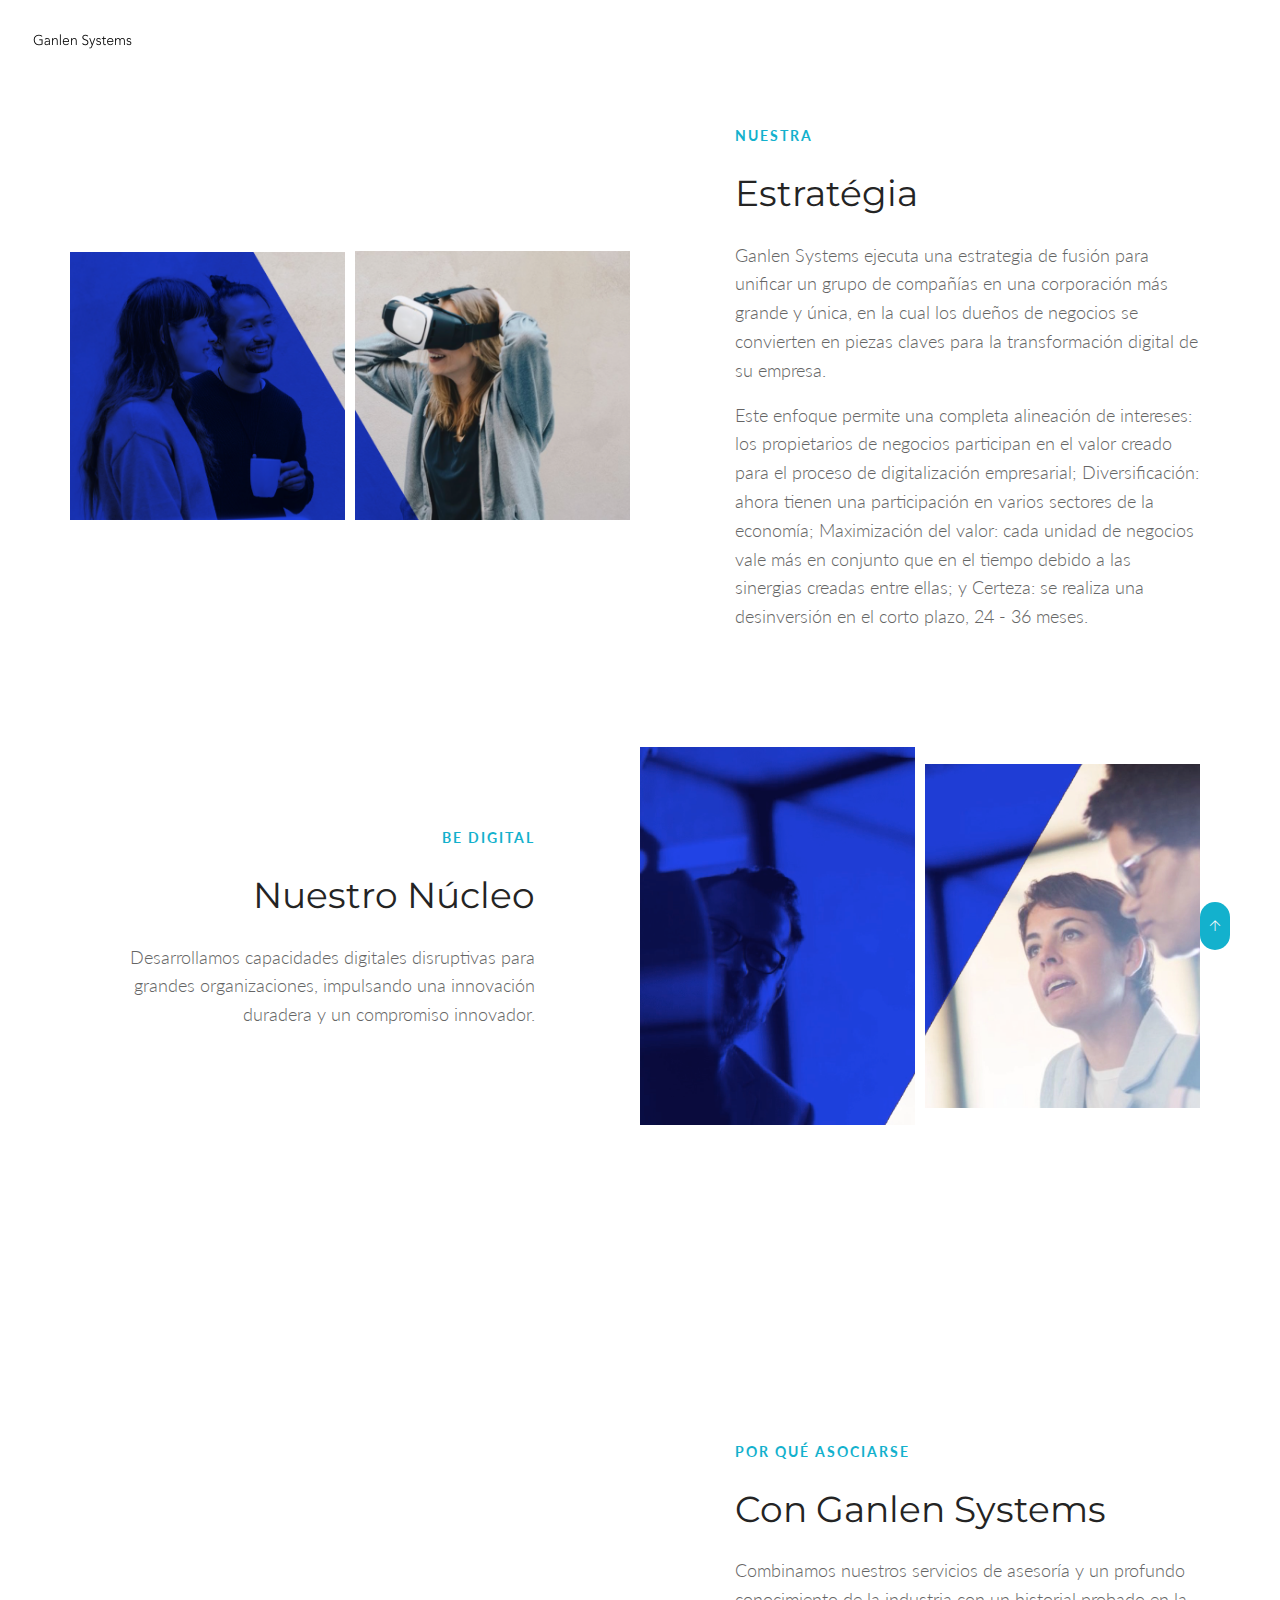
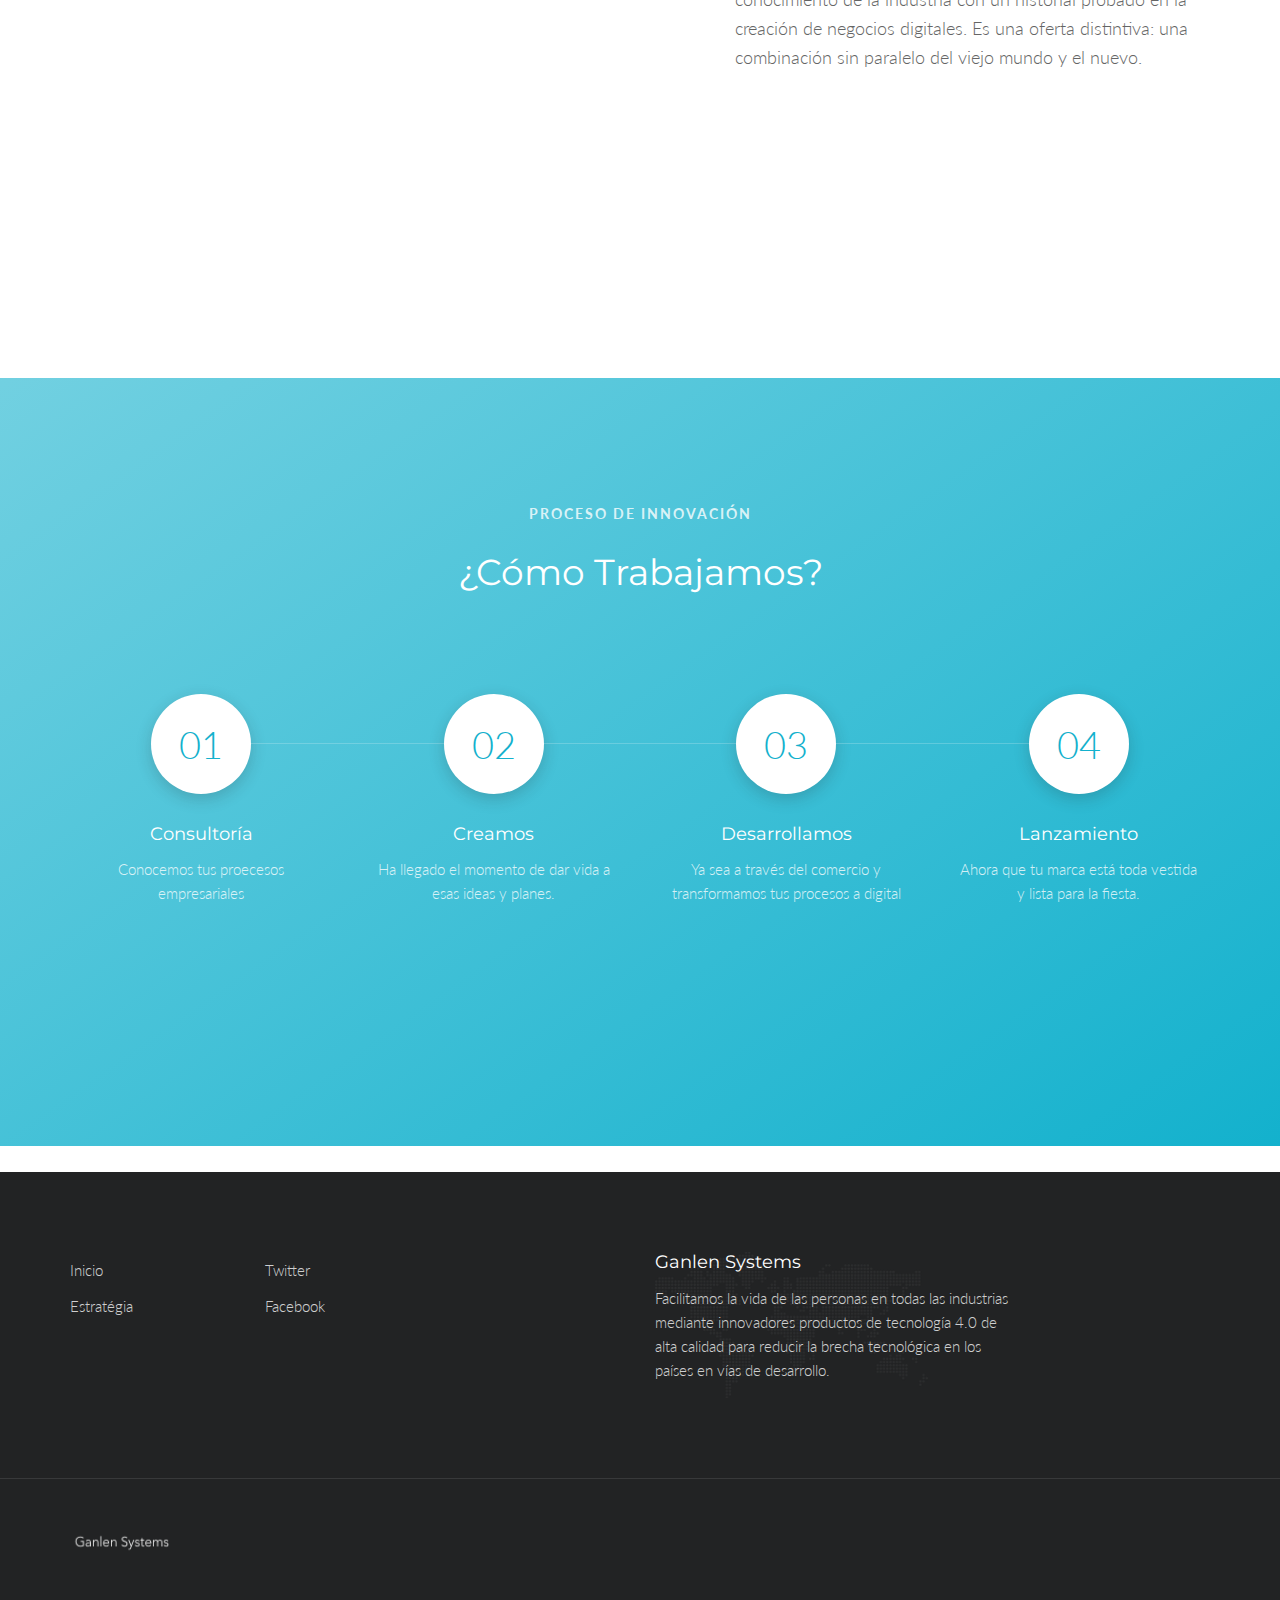
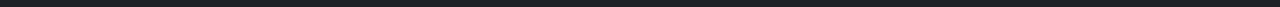
==== estrategia.html @ 35f5319d "Raúl De León" ====
<!DOCTYPE html>
<html lang="en" class="no-js">
    <!-- Comienza Head -->
    <head>
        <!-- Básico -->
        <meta charset="utf-8"/>
        <meta name="viewport" content="width=device-width, initial-scale=1, shrink-to-fit=no">
        <meta http-equiv="x-ua-compatible" content="ie=edge">
        <title>Nosotros</title>
        <meta name="keywords" content="Ganlen Systems" />
        <meta name="description" content="Ganlen Systems">
        <meta name="author" content="Ganlen Systems">

        <!-- Web Fonts -->
        <link href="https://fonts.googleapis.com/css?family=Lato:300,400,400i|Montserrat:400,700" rel="stylesheet">

        <!-- Vendor Styles -->
        <link href="vendor/bootstrap/css/bootstrap.min.css" rel="stylesheet" type="text/css"/>
        <link href="css/animate.css" rel="stylesheet" type="text/css"/>
        <link href="vendor/themify/themify.css" rel="stylesheet" type="text/css"/>
        <link href="vendor/scrollbar/scrollbar.min.css" rel="stylesheet" type="text/css"/>
        <link href="vendor/magnific-popup/magnific-popup.css" rel="stylesheet" type="text/css"/>
        <link href="vendor/swiper/swiper.min.css" rel="stylesheet" type="text/css"/>

        <!-- Tema Estilos -->
        <link href="css/style.css" rel="stylesheet" type="text/css"/>
        <link href="css/global/global.css" rel="stylesheet" type="text/css"/>

        <!-- Favicon -->
        <link rel="shortcut icon" href="img/favicon.ico" type="image/x-icon">
        <link rel="apple-touch-icon" href="img/apple-touch-icon.png">
    </head>
    <!-- Final Head -->

    <!-- Body -->
    <body>

        <!--========== HEADER ==========-->
        <header class="navbar-fixed-top s-header js__header-sticky js__header-overlay">
            <!-- Navbar -->
            <div class="s-header__navbar">
                <div class="s-header__container">
                    <div class="s-header__navbar-row">
                        <div class="s-header__navbar-row-col">
                            <!-- Logo -->
                            <div class="s-header__logo">
                                <a href="index.html" class="s-header__logo-link">
                                    <img class="s-header__logo-img s-header__logo-img-default" src="img/logo_black.png" alt="Ganlen Systems">
                                    <img class="s-header__logo-img s-header__logo-img-shrink" src="img/logo_black.png" alt="Ganlen Systems">
                                </a>
                            </div>
                            <!-- Final Logo -->
                        </div>
                        <div class="s-header__navbar-row-col">
                            <!-- Trigger -->
                            <a href="javascript:void(0);" class="s-header__trigger js__trigger">
                                <span class="s-header__trigger-icon"></span>
                                <svg x="0rem" y="0rem" width="3.125rem" height="3.125rem" viewbox="0 0 54 54">
                                    <circle fill="transparent" stroke="#fff" stroke-width="1" cx="27" cy="27" r="25" stroke-dasharray="157 157" stroke-dashoffset="157"></circle>
                                </svg>
                            </a>
                            <!-- Final Trigger -->
                        </div>
                    </div>
                </div>
            </div>
            <!-- Final Navbar -->

            <!-- Overlay -->
            <div class="s-header-bg-overlay js__bg-overlay">
                <!-- Nav -->
                <nav class="s-header__nav js__scrollbar">
                    <div class="container-fluid">
                        
                         <!-- Menu Lista -->                                
                        <ul class="list-unstyled s-header__nav-menu">
                            <li class="s-header__nav-menu-item"><a class="s-header__nav-menu-link s-header__nav-menu-link-divider" href="index.html">Inicio</a></li>
                            <li class="s-header__nav-menu-item"><a class="s-header__nav-menu-link s-header__nav-menu-link-divider -is-active" href="estrategia.html">Estratégia</a></li>
                              <!-- <li class="s-header__nav-menu-item"><a class="s-header__nav-menu-link s-header__nav-menu-link-divider" href="services.html">Servicios</a></li>-->
                              <!-- <li class="s-header__nav-menu-item"><a class="s-header__nav-menu-link s-header__nav-menu-link-divider" href="events.html">Eventos</a></li>
                            <li class="s-header__nav-menu-item"><a class="s-header__nav-menu-link s-header__nav-menu-link-divider" href="faq.html">FAQ</a></li>
                            <li class="s-header__nav-menu-item"><a class="s-header__nav-menu-link s-header__nav-menu-link-divider" href="contacts.html">Contácto</a></li>-->
                        </ul>
                        <!-- Final Menu Lista -->
                    </div>
                </nav>
                <!-- Final Nav -->
                
                

                <!-- Accion -->
                <ul class="list-inline s-header__action s-header__action--rb">
                    <li class="s-header__action-item">
                        <a class="s-header__action-link" href="https://www.behance.net/keenthemes">
                            <i class="g-padding-r-5--xs ti-facebook"></i>
                            <span class="g-display-none--xs g-display-inline-block--sm">Facebook</span>
                        </a>
                    </li>
                    <li class="s-header__action-item">
                        <a class="s-header__action-link" href="https://twitter.com/keenthemes">
                            <i class="g-padding-r-5--xs ti-twitter"></i>
                            <span class="g-display-none--xs g-display-inline-block--sm">Twitter</span>
                        </a>
                    </li>
                   
                </ul>
                <!-- Final Accion -->
            </div>
            <!-- Final Overlay -->
        </header>
        <!--========== Final HEADER ==========-->


        <!--========== PAGE CONTENT ==========-->
        <!-- Acerca -->
        <div class="container g-padding-y-80--xs g-padding-y-125--sm">
            <div class="row g-hor-centered-row--md g-row-col--5 g-margin-b-60--xs g-margin-b-100--md">
                <div class="col-sm-3 col-xs-6 g-hor-centered-row__col">
                    <div class="wow fadeInLeft" data-wow-duration=".3" data-wow-delay=".1s">
                        <img class="img-responsive" src="img/art1.png" alt="Image">
                    </div>
                </div>
                <div class="col-sm-3 col-xs-6 g-hor-centered-row__col g-margin-b-60--xs g-margin-b-0--md">
                    <div class="wow fadeInLeft" data-wow-duration=".3" data-wow-delay=".2s">
                        <img class="img-responsive" src="img/art2.png" alt="Image">
                    </div>
                </div>
                <div class="col-sm-1"></div>
                <div class="col-sm-5 g-hor-centered-row__col">
                    <p class="text-uppercase g-font-size-14--xs g-font-weight--700 g-color--primary g-letter-spacing--2 g-margin-b-25--xs">Nuestra</p>
                    <h2 class="g-font-size-32--xs g-font-size-36--sm g-margin-b-25--xs"> Estratégia</h2>
                    <p class="g-font-size-18--sm">Ganlen Systems ejecuta una estrategia de fusión para unificar un grupo de compañías en una corporación más grande y única, en la cual los dueños de negocios se convierten en piezas claves para la transformación digital de su empresa.</p>
                    <p class="g-font-size-18--sm">Este enfoque permite una completa alineación de intereses: los propietarios de negocios participan en el valor creado para el proceso de digitalización empresarial; Diversificación: ahora tienen una participación en varios sectores de la economía; Maximización del valor: cada unidad de negocios vale más en conjunto que en el tiempo debido a las sinergias creadas entre ellas; y Certeza: se realiza una desinversión en el corto plazo, 24 - 36 meses.</p>
                </div>
            </div>

            <div class="row g-hor-centered-row--md g-row-col--5">
                <div class="col-sm-3 col-xs-6 col-sm-push-6 g-hor-centered-row__col">
                    <div class="wow fadeInRight" data-wow-duration=".3" data-wow-delay=".2s">
                        <img class="img-responsive" src="img/digital_two.png" alt="Image">
                    </div>
                </div>
                <div class="col-sm-3 col-xs-6 col-sm-push-6 g-hor-centered-row__col g-margin-b-60--xs g-margin-b-0--md">
                    <div class="wow fadeInRight" data-wow-duration=".3" data-wow-delay=".1s">
                        <img class="img-responsive" src="img/digital_one.png" alt="Image">
                    </div>
                </div>
                <div class="col-sm-1"></div>
                <div class="col-sm-5 col-sm-pull-7 g-hor-centered-row__col g-text-left--xs g-text-right--md">
                    <p class="text-uppercase g-font-size-14--xs g-font-weight--700 g-color--primary g-letter-spacing--2 g-margin-b-25--xs">Be Digital</p>
                    <h3 class="g-font-size-32--xs g-font-size-36--sm g-margin-b-25--xs">Nuestro Núcleo</h3>
                    <p class="g-font-size-18--sm">Desarrollamos capacidades digitales disruptivas para grandes organizaciones, impulsando una innovación duradera y un compromiso innovador.</p>
                </div>
            </div>
        </div>
         <div class="container g-padding-y-80--xs g-padding-y-125--sm">
            <div class="row g-hor-centered-row--md g-row-col--5 g-margin-b-60--xs g-margin-b-100--md">
                <div class="col-sm-3 col-xs-6 g-hor-centered-row__col">
                    <div class="wow fadeInLeft" data-wow-duration=".3" data-wow-delay=".1s">
                        <img class="img-responsive" src="img/aso_one.png" alt="Image">
                    </div>
                </div>
                <div class="col-sm-3 col-xs-6 g-hor-centered-row__col g-margin-b-60--xs g-margin-b-0--md">
                    <div class="wow fadeInLeft" data-wow-duration=".3" data-wow-delay=".2s">
                        <img class="img-responsive" src="img/aso_two.png" alt="Image">
                    </div>
                </div>
                <div class="col-sm-1"></div>
                <div class="col-sm-5 g-hor-centered-row__col">
                    <p class="text-uppercase g-font-size-14--xs g-font-weight--700 g-color--primary g-letter-spacing--2 g-margin-b-25--xs">Por qué asociarse</p>
                    <h2 class="g-font-size-32--xs g-font-size-36--sm g-margin-b-25--xs"> con Ganlen Systems</h2>
                    <p class="g-font-size-18--sm">Combinamos nuestros servicios de asesoría y un profundo conocimiento de la industria con un historial probado en la creación de negocios digitales. Es una oferta distintiva: una combinación sin paralelo del viejo mundo y el nuevo.</p>
                    
                </div>
             </div>

            </div>
        <!-- Final Acerca -->

        <!-- Proceso -->
        <div class="g-bg-color--primary-ltr">
            <div class="container g-padding-y-80--xs g-padding-y-125--sm">
                <div class="g-text-center--xs g-margin-b-100--xs">
                    <p class="text-uppercase g-font-size-14--xs g-font-weight--700 g-color--white-opacity g-letter-spacing--2 g-margin-b-25--xs">Proceso de Innovación</p>
                    <h2 class="g-font-size-32--xs g-font-size-36--md g-color--white">¿Cómo trabajamos?</h2>
                </div>
                <ul class="list-inline row g-margin-b-100--xs">
                    <!-- Proceso -->
                    <li class="col-sm-3 col-xs-6 g-full-width--xs s-process-v1 g-margin-b-60--xs g-margin-b-0--md">
                        <div class="center-block g-text-center--xs">
                            <div class="g-margin-b-30--xs">
                                <span class="g-display-inline-block--xs g-width-100--xs g-height-100--xs g-font-size-38--xs g-color--primary g-bg-color--white g-box-shadow__dark-lightest-v4 g-padding-x-20--xs g-padding-y-20--xs g-radius--circle">01</span>
                            </div>
                            <div class="g-padding-x-20--xs">
                                <h3 class="g-font-size-18--xs g-color--white">Consultoría</h3>
                                <p class="g-color--white-opacity">Conocemos tus proecesos empresariales</p>
                            </div>
                        </div>
                    </li>
                    <!-- Final Proceso -->

                    <!-- Proceso -->
                    <li class="col-sm-3 col-xs-6 g-full-width--xs s-process-v1 g-margin-b-60--xs g-margin-b-0--md">
                        <div class="center-block g-text-center--xs">
                            <div class="g-margin-b-30--xs">
                                <span class="g-display-inline-block--xs g-width-100--xs g-height-100--xs g-font-size-38--xs g-color--primary g-bg-color--white g-box-shadow__dark-lightest-v4 g-padding-x-20--xs g-padding-y-20--xs g-radius--circle">02</span>
                            </div>
                            <div class="g-padding-x-20--xs">
                                <h3 class="g-font-size-18--xs g-color--white">Creamos</h3>
                                <p class="g-color--white-opacity">Ha llegado el momento de dar vida a esas ideas y planes.</p>
                            </div>
                        </div>
                    </li>
                    <!-- Final Proceso -->

                    <!-- Proceso -->
                    <li class="col-sm-3 col-xs-6 g-full-width--xs s-process-v1 g-margin-b-60--xs g-margin-b-0--sm">
                        <div class="center-block g-text-center--xs">
                            <div class="g-margin-b-30--xs">
                                <span class="g-display-inline-block--xs g-width-100--xs g-height-100--xs g-font-size-38--xs g-color--primary g-bg-color--white g-box-shadow__dark-lightest-v4 g-padding-x-20--xs g-padding-y-20--xs g-radius--circle">03</span>
                            </div>
                            <div class="g-padding-x-20--xs">
                                <h3 class="g-font-size-18--xs g-color--white">Desarrollamos</h3>
                                <p class="g-color--white-opacity">Ya sea a través del comercio y transformamos tus procesos a digital
</p>
                            </div>
                        </div>
                    </li>
                    <!-- Final Proceso -->

                    <!-- Proceso -->
                    <li class="col-sm-3 col-xs-6 g-full-width--xs s-process-v1">
                        <div class="center-block g-text-center--xs">
                            <div class="g-margin-b-30--xs">
                                <span class="g-display-inline-block--xs g-width-100--xs g-height-100--xs g-font-size-38--xs g-color--primary g-bg-color--white g-box-shadow__dark-lightest-v4 g-padding-x-20--xs g-padding-y-20--xs g-radius--circle">04</span>
                            </div>
                            <div class="g-padding-x-20--xs">
                                <h3 class="g-font-size-18--xs g-color--white">Lanzamiento</h3>
                                <p class="g-color--white-opacity">Ahora que tu marca está toda vestida y lista para la fiesta.</p>
                            </div>
                        </div>
                    </li>
                    <!-- Final Proceso -->
                </ul>

            </div>
        </div>
        <!-- Final Process -->
<li></li>
        <!--========== Final PAGE CONTENT ==========-->
<!--========== FOOTER ==========-->
        <footer class="g-bg-color--dark">
            <!-- Links -->
            <div class="g-hor-divider__dashed--white-opacity-lightest">
                <div class="container g-padding-y-80--xs">
                    <div class="row">
                        <div class="col-sm-2 g-margin-b-20--xs g-margin-b-0--md">
                            <ul class="list-unstyled g-ul-li-tb-5--xs g-margin-b-0--xs">
                                <li><a class="g-font-size-15--xs g-color--white-opacity" href="index.html">Inicio</a></li>
                                <li><a class="g-font-size-15--xs g-color--white-opacity" href="estrategia.html">Estratégia</a></li>
                               <!-- <li><a class="g-font-size-15--xs g-color--white-opacity" href="services.html">Servicios</a></li>
                                <li><a class="g-font-size-15--xs g-color--white-opacity" href="faq.html">Contácto</a></li>-->
                            </ul>
                        </div>
                        <div class="col-sm-2 g-margin-b-20--xs g-margin-b-0--md">
                            <ul class="list-unstyled g-ul-li-tb-5--xs g-margin-b-0--xs">
                                <li><a class="g-font-size-15--xs g-color--white-opacity" href="">Twitter</a></li>
                                <li><a class="g-font-size-15--xs g-color--white-opacity" href="">Facebook</a></li>
                            
                        
                            </ul>
                        </div>
                    
                        <div class="col-md-4 col-md-offset-2 col-sm-5 col-sm-offset-1 s-footer__logo g-padding-y-50--xs g-padding-y-0--md">
                            <h3 class="g-font-size-18--xs g-color--white">Ganlen Systems</h3>
                            <p class="g-color--white-opacity">Facilitamos la vida de las personas en todas las industrias mediante innovadores productos de tecnología 4.0 de alta calidad para reducir la brecha tecnológica en los países en vías de desarrollo.</p>
                        </div>
                    </div>
                </div>
            </div>
            <!-- Final Links -->

            <!-- Copyright -->
            <div class="container g-padding-y-50--xs">
                <div class="row">
                    <div class="col-xs-6">
                        <a href="index.html">
                            <img class="g-width-100--xs g-height-auto--xs" src="img/logo.png" alt="Megakit Logo">
                        </a>
                    </div>
                   
            </div>
            <!-- Final Copyright -->
        </footer>
        <!--========== Final FOOTER ==========-->


        <!-- Regresa al principio-->
        <a href="javascript:void(0);" class="s-back-to-top js__back-to-top"></a>

        <!--========== JAVASCRIPT (Cargar javascript en la parte inferior, esto reducirá el tiempo de carga de la página) ==========-->
        <!-- Vendor -->
        <script type="text/javascript" src="vendor/jquery.min.js"></script>
        <script type="text/javascript" src="vendor/jquery.migrate.min.js"></script>
        <script type="text/javascript" src="vendor/bootstrap/js/bootstrap.min.js"></script>
        <script type="text/javascript" src="vendor/jquery.smooth-scroll.min.js"></script>
        <script type="text/javascript" src="vendor/jquery.back-to-top.min.js"></script>
        <script type="text/javascript" src="vendor/scrollbar/jquery.scrollbar.min.js"></script>
        <script type="text/javascript" src="vendor/magnific-popup/jquery.magnific-popup.min.js"></script>
        <script type="text/javascript" src="vendor/jquery.parallax.min.js"></script>
        <script type="text/javascript" src="vendor/swiper/swiper.jquery.min.js"></script>
        <script type="text/javascript" src="vendor/jquery.wow.min.js"></script>

        <!-- General Components and Settings -->
        <script type="text/javascript" src="js/global.min.js"></script>
        <script type="text/javascript" src="js/components/header-sticky.min.js"></script>
        <script type="text/javascript" src="js/components/scrollbar.min.js"></script>
        <script type="text/javascript" src="js/components/magnific-popup.min.js"></script>
        <script type="text/javascript" src="js/components/swiper.min.js"></script>
        <script type="text/javascript" src="js/components/wow.min.js"></script>
        <!--========== Final JAVASCRIPTS ==========-->

    </body>
    <!-- Final Body -->
</html>
---- vendor/themify/themify.css ----
@font-face {
	font-family: 'themify';
	src:url('fonts/themify.eot?-fvbane');
	src:url('fonts/themify.eot?#iefix-fvbane') format('embedded-opentype'),
		url('fonts/themify.woff?-fvbane') format('woff'),
		url('fonts/themify.ttf?-fvbane') format('truetype'),
		url('fonts/themify.svg?-fvbane#themify') format('svg');
	font-weight: normal;
	font-style: normal;
}

[class^="ti-"], [class*=" ti-"] {
	font-family: 'themify';
	speak: none;
	font-style: normal;
	font-weight: normal;
	font-variant: normal;
	text-transform: none;
	line-height: 1;

	/* Better Font Rendering =========== */
	-webkit-font-smoothing: antialiased;
	-moz-osx-font-smoothing: grayscale;
}

.ti-wand:before {
	content: "\e600";
}
.ti-volume:before {
	content: "\e601";
}
.ti-user:before {
	content: "\e602";
}
.ti-unlock:before {
	content: "\e603";
}
.ti-unlink:before {
	content: "\e604";
}
.ti-trash:before {
	content: "\e605";
}
.ti-thought:before {
	content: "\e606";
}
.ti-target:before {
	content: "\e607";
}
.ti-tag:before {
	content: "\e608";
}
.ti-tablet:before {
	content: "\e609";
}
.ti-star:before {
	content: "\e60a";
}
.ti-spray:before {
	content: "\e60b";
}
.ti-signal:before {
	content: "\e60c";
}
.ti-shopping-cart:before {
	content: "\e60d";
}
.ti-shopping-cart-full:before {
	content: "\e60e";
}
.ti-settings:before {
	content: "\e60f";
}
.ti-search:before {
	content: "\e610";
}
.ti-zoom-in:before {
	content: "\e611";
}
.ti-zoom-out:before {
	content: "\e612";
}
.ti-cut:before {
	content: "\e613";
}
.ti-ruler:before {
	content: "\e614";
}
.ti-ruler-pencil:before {
	content: "\e615";
}
.ti-ruler-alt:before {
	content: "\e616";
}
.ti-bookmark:before {
	content: "\e617";
}
.ti-bookmark-alt:before {
	content: "\e618";
}
.ti-reload:before {
	content: "\e619";
}
.ti-plus:before {
	content: "\e61a";
}
.ti-pin:before {
	content: "\e61b";
}
.ti-pencil:before {
	content: "\e61c";
}
.ti-pencil-alt:before {
	content: "\e61d";
}
.ti-paint-roller:before {
	content: "\e61e";
}
.ti-paint-bucket:before {
	content: "\e61f";
}
.ti-na:before {
	content: "\e620";
}
.ti-mobile:before {
	content: "\e621";
}
.ti-minus:before {
	content: "\e622";
}
.ti-medall:before {
	content: "\e623";
}
.ti-medall-alt:before {
	content: "\e624";
}
.ti-marker:before {
	content: "\e625";
}
.ti-marker-alt:before {
	content: "\e626";
}
.ti-arrow-up:before {
	content: "\e627";
}
.ti-arrow-right:before {
	content: "\e628";
}
.ti-arrow-left:before {
	content: "\e629";
}
.ti-arrow-down:before {
	content: "\e62a";
}
.ti-lock:before {
	content: "\e62b";
}
.ti-location-arrow:before {
	content: "\e62c";
}
.ti-link:before {
	content: "\e62d";
}
.ti-layout:before {
	content: "\e62e";
}
.ti-layers:before {
	content: "\e62f";
}
.ti-layers-alt:before {
	content: "\e630";
}
.ti-key:before {
	content: "\e631";
}
.ti-import:before {
	content: "\e632";
}
.ti-image:before {
	content: "\e633";
}
.ti-heart:before {
	content: "\e634";
}
.ti-heart-broken:before {
	content: "\e635";
}
.ti-hand-stop:before {
	content: "\e636";
}
.ti-hand-open:before {
	content: "\e637";
}
.ti-hand-drag:before {
	content: "\e638";
}
.ti-folder:before {
	content: "\e639";
}
.ti-flag:before {
	content: "\e63a";
}
.ti-flag-alt:before {
	content: "\e63b";
}
.ti-flag-alt-2:before {
	content: "\e63c";
}
.ti-eye:before {
	content: "\e63d";
}
.ti-export:before {
	content: "\e63e";
}
.ti-exchange-vertical:before {
	content: "\e63f";
}
.ti-desktop:before {
	content: "\e640";
}
.ti-cup:before {
	content: "\e641";
}
.ti-crown:before {
	content: "\e642";
}
.ti-comments:before {
	content: "\e643";
}
.ti-comment:before {
	content: "\e644";
}
.ti-comment-alt:before {
	content: "\e645";
}
.ti-close:before {
	content: "\e646";
}
.ti-clip:before {
	content: "\e647";
}
.ti-angle-up:before {
	content: "\e648";
}
.ti-angle-right:before {
	content: "\e649";
}
.ti-angle-left:before {
	content: "\e64a";
}
.ti-angle-down:before {
	content: "\e64b";
}
.ti-check:before {
	content: "\e64c";
}
.ti-check-box:before {
	content: "\e64d";
}
.ti-camera:before {
	content: "\e64e";
}
.ti-announcement:before {
	content: "\e64f";
}
.ti-brush:before {
	content: "\e650";
}
.ti-briefcase:before {
	content: "\e651";
}
.ti-bolt:before {
	content: "\e652";
}
.ti-bolt-alt:before {
	content: "\e653";
}
.ti-blackboard:before {
	content: "\e654";
}
.ti-bag:before {
	content: "\e655";
}
.ti-move:before {
	content: "\e656";
}
.ti-arrows-vertical:before {
	content: "\e657";
}
.ti-arrows-horizontal:before {
	content: "\e658";
}
.ti-fullscreen:before {
	content: "\e659";
}
.ti-arrow-top-right:before {
	content: "\e65a";
}
.ti-arrow-top-left:before {
	content: "\e65b";
}
.ti-arrow-circle-up:before {
	content: "\e65c";
}
.ti-arrow-circle-right:before {
	content: "\e65d";
}
.ti-arrow-circle-left:before {
	content: "\e65e";
}
.ti-arrow-circle-down:before {
	content: "\e65f";
}
.ti-angle-double-up:before {
	content: "\e660";
}
.ti-angle-double-right:before {
	content: "\e661";
}
.ti-angle-double-left:before {
	content: "\e662";
}
.ti-angle-double-down:before {
	content: "\e663";
}
.ti-zip:before {
	content: "\e664";
}
.ti-world:before {
	content: "\e665";
}
.ti-wheelchair:before {
	content: "\e666";
}
.ti-view-list:before {
	content: "\e667";
}
.ti-view-list-alt:before {
	content: "\e668";
}
.ti-view-grid:before {
	content: "\e669";
}
.ti-uppercase:before {
	content: "\e66a";
}
.ti-upload:before {
	content: "\e66b";
}
.ti-underline:before {
	content: "\e66c";
}
.ti-truck:before {
	content: "\e66d";
}
.ti-timer:before {
	content: "\e66e";
}
.ti-ticket:before {
	content: "\e66f";
}
.ti-thumb-up:before {
	content: "\e670";
}
.ti-thumb-down:before {
	content: "\e671";
}
.ti-text:before {
	content: "\e672";
}
.ti-stats-up:before {
	content: "\e673";
}
.ti-stats-down:before {
	content: "\e674";
}
.ti-split-v:before {
	content: "\e675";
}
.ti-split-h:before {
	content: "\e676";
}
.ti-smallcap:before {
	content: "\e677";
}
.ti-shine:before {
	content: "\e678";
}
.ti-shift-right:before {
	content: "\e679";
}
.ti-shift-left:before {
	content: "\e67a";
}
.ti-shield:before {
	content: "\e67b";
}
.ti-notepad:before {
	content: "\e67c";
}
.ti-server:before {
	content: "\e67d";
}
.ti-quote-right:before {
	content: "\e67e";
}
.ti-quote-left:before {
	content: "\e67f";
}
.ti-pulse:before {
	content: "\e680";
}
.ti-printer:before {
	content: "\e681";
}
.ti-power-off:before {
	content: "\e682";
}
.ti-plug:before {
	content: "\e683";
}
.ti-pie-chart:before {
	content: "\e684";
}
.ti-paragraph:before {
	content: "\e685";
}
.ti-panel:before {
	content: "\e686";
}
.ti-package:before {
	content: "\e687";
}
.ti-music:before {
	content: "\e688";
}
.ti-music-alt:before {
	content: "\e689";
}
.ti-mouse:before {
	content: "\e68a";
}
.ti-mouse-alt:before {
	content: "\e68b";
}
.ti-money:before {
	content: "\e68c";
}
.ti-microphone:before {
	content: "\e68d";
}
.ti-menu:before {
	content: "\e68e";
}
.ti-menu-alt:before {
	content: "\e68f";
}
.ti-map:before {
	content: "\e690";
}
.ti-map-alt:before {
	content: "\e691";
}
.ti-loop:before {
	content: "\e692";
}
.ti-location-pin:before {
	content: "\e693";
}
.ti-list:before {
	content: "\e694";
}
.ti-light-bulb:before {
	content: "\e695";
}
.ti-Italic:before {
	content: "\e696";
}
.ti-info:before {
	content: "\e697";
}
.ti-infinite:before {
	content: "\e698";
}
.ti-id-badge:before {
	content: "\e699";
}
.ti-hummer:before {
	content: "\e69a";
}
.ti-home:before {
	content: "\e69b";
}
.ti-help:before {
	content: "\e69c";
}
.ti-headphone:before {
	content: "\e69d";
}
.ti-harddrives:before {
	content: "\e69e";
}
.ti-harddrive:before {
	content: "\e69f";
}
.ti-gift:before {
	content: "\e6a0";
}
.ti-game:before {
	content: "\e6a1";
}
.ti-filter:before {
	content: "\e6a2";
}
.ti-files:before {
	content: "\e6a3";
}
.ti-file:before {
	content: "\e6a4";
}
.ti-eraser:before {
	content: "\e6a5";
}
.ti-envelope:before {
	content: "\e6a6";
}
.ti-download:before {
	content: "\e6a7";
}
.ti-direction:before {
	content: "\e6a8";
}
.ti-direction-alt:before {
	content: "\e6a9";
}
.ti-dashboard:before {
	content: "\e6aa";
}
.ti-control-stop:before {
	content: "\e6ab";
}
.ti-control-shuffle:before {
	content: "\e6ac";
}
.ti-control-play:before {
	content: "\e6ad";
}
.ti-control-pause:before {
	content: "\e6ae";
}
.ti-control-forward:before {
	content: "\e6af";
}
.ti-control-backward:before {
	content: "\e6b0";
}
.ti-cloud:before {
	content: "\e6b1";
}
.ti-cloud-up:before {
	content: "\e6b2";
}
.ti-cloud-down:before {
	content: "\e6b3";
}
.ti-clipboard:before {
	content: "\e6b4";
}
.ti-car:before {
	content: "\e6b5";
}
.ti-calendar:before {
	content: "\e6b6";
}
.ti-book:before {
	content: "\e6b7";
}
.ti-bell:before {
	content: "\e6b8";
}
.ti-basketball:before {
	content: "\e6b9";
}
.ti-bar-chart:before {
	content: "\e6ba";
}
.ti-bar-chart-alt:before {
	content: "\e6bb";
}
.ti-back-right:before {
	content: "\e6bc";
}
.ti-back-left:before {
	content: "\e6bd";
}
.ti-arrows-corner:before {
	content: "\e6be";
}
.ti-archive:before {
	content: "\e6bf";
}
.ti-anchor:before {
	content: "\e6c0";
}
.ti-align-right:before {
	content: "\e6c1";
}
.ti-align-left:before {
	content: "\e6c2";
}
.ti-align-justify:before {
	content: "\e6c3";
}
.ti-align-center:before {
	content: "\e6c4";
}
.ti-alert:before {
	content: "\e6c5";
}
.ti-alarm-clock:before {
	content: "\e6c6";
}
.ti-agenda:before {
	content: "\e6c7";
}
.ti-write:before {
	content: "\e6c8";
}
.ti-window:before {
	content: "\e6c9";
}
.ti-widgetized:before {
	content: "\e6ca";
}
.ti-widget:before {
	content: "\e6cb";
}
.ti-widget-alt:before {
	content: "\e6cc";
}
.ti-wallet:before {
	content: "\e6cd";
}
.ti-video-clapper:before {
	content: "\e6ce";
}
.ti-video-camera:before {
	content: "\e6cf";
}
.ti-vector:before {
	content: "\e6d0";
}
.ti-themify-logo:before {
	content: "\e6d1";
}
.ti-themify-favicon:before {
	content: "\e6d2";
}
.ti-themify-favicon-alt:before {
	content: "\e6d3";
}
.ti-support:before {
	content: "\e6d4";
}
.ti-stamp:before {
	content: "\e6d5";
}
.ti-split-v-alt:before {
	content: "\e6d6";
}
.ti-slice:before {
	content: "\e6d7";
}
.ti-shortcode:before {
	content: "\e6d8";
}
.ti-shift-right-alt:before {
	content: "\e6d9";
}
.ti-shift-left-alt:before {
	content: "\e6da";
}
.ti-ruler-alt-2:before {
	content: "\e6db";
}
.ti-receipt:before {
	content: "\e6dc";
}
.ti-pin2:before {
	content: "\e6dd";
}
.ti-pin-alt:before {
	content: "\e6de";
}
.ti-pencil-alt2:before {
	content: "\e6df";
}
.ti-palette:before {
	content: "\e6e0";
}
.ti-more:before {
	content: "\e6e1";
}
.ti-more-alt:before {
	content: "\e6e2";
}
.ti-microphone-alt:before {
	content: "\e6e3";
}
.ti-magnet:before {
	content: "\e6e4";
}
.ti-line-double:before {
	content: "\e6e5";
}
.ti-line-dotted:before {
	content: "\e6e6";
}
.ti-line-dashed:before {
	content: "\e6e7";
}
.ti-layout-width-full:before {
	content: "\e6e8";
}
.ti-layout-width-default:before {
	content: "\e6e9";
}
.ti-layout-width-default-alt:before {
	content: "\e6ea";
}
.ti-layout-tab:before {
	content: "\e6eb";
}
.ti-layout-tab-window:before {
	content: "\e6ec";
}
.ti-layout-tab-v:before {
	content: "\e6ed";
}
.ti-layout-tab-min:before {
	content: "\e6ee";
}
.ti-layout-slider:before {
	content: "\e6ef";
}
.ti-layout-slider-alt:before {
	content: "\e6f0";
}
.ti-layout-sidebar-right:before {
	content: "\e6f1";
}
.ti-layout-sidebar-none:before {
	content: "\e6f2";
}
.ti-layout-sidebar-left:before {
	content: "\e6f3";
}
.ti-layout-placeholder:before {
	content: "\e6f4";
}
.ti-layout-menu:before {
	content: "\e6f5";
}
.ti-layout-menu-v:before {
	content: "\e6f6";
}
.ti-layout-menu-separated:before {
	content: "\e6f7";
}
.ti-layout-menu-full:before {
	content: "\e6f8";
}
.ti-layout-media-right-alt:before {
	content: "\e6f9";
}
.ti-layout-media-right:before {
	content: "\e6fa";
}
.ti-layout-media-overlay:before {
	content: "\e6fb";
}
.ti-layout-media-overlay-alt:before {
	content: "\e6fc";
}
.ti-layout-media-overlay-alt-2:before {
	content: "\e6fd";
}
.ti-layout-media-left-alt:before {
	content: "\e6fe";
}
.ti-layout-media-left:before {
	content: "\e6ff";
}
.ti-layout-media-center-alt:before {
	content: "\e700";
}
.ti-layout-media-center:before {
	content: "\e701";
}
.ti-layout-list-thumb:before {
	content: "\e702";
}
.ti-layout-list-thumb-alt:before {
	content: "\e703";
}
.ti-layout-list-post:before {
	content: "\e704";
}
.ti-layout-list-large-image:before {
	content: "\e705";
}
.ti-layout-line-solid:before {
	content: "\e706";
}
.ti-layout-grid4:before {
	content: "\e707";
}
.ti-layout-grid3:before {
	content: "\e708";
}
.ti-layout-grid2:before {
	content: "\e709";
}
.ti-layout-grid2-thumb:before {
	content: "\e70a";
}
.ti-layout-cta-right:before {
	content: "\e70b";
}
.ti-layout-cta-left:before {
	content: "\e70c";
}
.ti-layout-cta-center:before {
	content: "\e70d";
}
.ti-layout-cta-btn-right:before {
	content: "\e70e";
}
.ti-layout-cta-btn-left:before {
	content: "\e70f";
}
.ti-layout-column4:before {
	content: "\e710";
}
.ti-layout-column3:before {
	content: "\e711";
}
.ti-layout-column2:before {
	content: "\e712";
}
.ti-layout-accordion-separated:before {
	content: "\e713";
}
.ti-layout-accordion-merged:before {
	content: "\e714";
}
.ti-layout-accordion-list:before {
	content: "\e715";
}
.ti-ink-pen:before {
	content: "\e716";
}
.ti-info-alt:before {
	content: "\e717";
}
.ti-help-alt:before {
	content: "\e718";
}
.ti-headphone-alt:before {
	content: "\e719";
}
.ti-hand-point-up:before {
	content: "\e71a";
}
.ti-hand-point-right:before {
	content: "\e71b";
}
.ti-hand-point-left:before {
	content: "\e71c";
}
.ti-hand-point-down:before {
	content: "\e71d";
}
.ti-gallery:before {
	content: "\e71e";
}
.ti-face-smile:before {
	content: "\e71f";
}
.ti-face-sad:before {
	content: "\e720";
}
.ti-credit-card:before {
	content: "\e721";
}
.ti-control-skip-forward:before {
	content: "\e722";
}
.ti-control-skip-backward:before {
	content: "\e723";
}
.ti-control-record:before {
	content: "\e724";
}
.ti-control-eject:before {
	content: "\e725";
}
.ti-comments-smiley:before {
	content: "\e726";
}
.ti-brush-alt:before {
	content: "\e727";
}
.ti-youtube:before {
	content: "\e728";
}
.ti-vimeo:before {
	content: "\e729";
}
.ti-twitter:before {
	content: "\e72a";
}
.ti-time:before {
	content: "\e72b";
}
.ti-tumblr:before {
	content: "\e72c";
}
.ti-skype:before {
	content: "\e72d";
}
.ti-share:before {
	content: "\e72e";
}
.ti-share-alt:before {
	content: "\e72f";
}
.ti-rocket:before {
	content: "\e730";
}
.ti-pinterest:before {
	content: "\e731";
}
.ti-new-window:before {
	content: "\e732";
}
.ti-microsoft:before {
	content: "\e733";
}
.ti-list-ol:before {
	content: "\e734";
}
.ti-linkedin:before {
	content: "\e735";
}
.ti-layout-sidebar-2:before {
	content: "\e736";
}
.ti-layout-grid4-alt:before {
	content: "\e737";
}
.ti-layout-grid3-alt:before {
	content: "\e738";
}
.ti-layout-grid2-alt:before {
	content: "\e739";
}
.ti-layout-column4-alt:before {
	content: "\e73a";
}
.ti-layout-column3-alt:before {
	content: "\e73b";
}
.ti-layout-column2-alt:before {
	content: "\e73c";
}
.ti-instagram:before {
	content: "\e73d";
}
.ti-google:before {
	content: "\e73e";
}
.ti-github:before {
	content: "\e73f";
}
.ti-flickr:before {
	content: "\e740";
}
.ti-facebook:before {
	content: "\e741";
}
.ti-dropbox:before {
	content: "\e742";
}
.ti-dribbble:before {
	content: "\e743";
}
.ti-apple:before {
	content: "\e744";
}
.ti-android:before {
	content: "\e745";
}
.ti-save:before {
	content: "\e746";
}
.ti-save-alt:before {
	content: "\e747";
}
.ti-yahoo:before {
	content: "\e748";
}
.ti-wordpress:before {
	content: "\e749";
}
.ti-vimeo-alt:before {
	content: "\e74a";
}
.ti-twitter-alt:before {
	content: "\e74b";
}
.ti-tumblr-alt:before {
	content: "\e74c";
}
.ti-trello:before {
	content: "\e74d";
}
.ti-stack-overflow:before {
	content: "\e74e";
}
.ti-soundcloud:before {
	content: "\e74f";
}
.ti-sharethis:before {
	content: "\e750";
}
.ti-sharethis-alt:before {
	content: "\e751";
}
.ti-reddit:before {
	content: "\e752";
}
.ti-pinterest-alt:before {
	content: "\e753";
}
.ti-microsoft-alt:before {
	content: "\e754";
}
.ti-linux:before {
	content: "\e755";
}
.ti-jsfiddle:before {
	content: "\e756";
}
.ti-joomla:before {
	content: "\e757";
}
.ti-html5:before {
	content: "\e758";
}
.ti-flickr-alt:before {
	content: "\e759";
}
.ti-email:before {
	content: "\e75a";
}
.ti-drupal:before {
	content: "\e75b";
}
.ti-dropbox-alt:before {
	content: "\e75c";
}
.ti-css3:before {
	content: "\e75d";
}
.ti-rss:before {
	content: "\e75e";
}
.ti-rss-alt:before {
	content: "\e75f";
}
---- vendor/scrollbar/scrollbar.min.css ----
.mCustomScrollbar{-ms-touch-action:none;touch-action:none}.mCustomScrollbar.mCS_no_scrollbar,.mCustomScrollbar.mCS_touch_action{-ms-touch-action:auto;touch-action:auto}.mCustomScrollBox{position:relative;overflow:hidden;height:100%;max-width:100%;outline:0;direction:ltr}.mCSB_container{overflow:hidden;width:auto;height:auto}.mCSB_inside>.mCSB_container{margin-right:30px}.mCSB_container.mCS_no_scrollbar_y.mCS_y_hidden{margin-right:0}.mCS-dir-rtl>.mCSB_inside>.mCSB_container{margin-right:0;margin-left:30px}.mCS-dir-rtl>.mCSB_inside>.mCSB_container.mCS_no_scrollbar_y.mCS_y_hidden{margin-left:0}.mCSB_scrollTools{position:absolute;width:16px;height:auto;left:auto;top:0;right:0;bottom:0;opacity:.75;filter:"alpha(opacity=75)";-ms-filter:"alpha(opacity=75)"}.mCSB_outside+.mCSB_scrollTools{right:-26px}.mCS-dir-rtl>.mCSB_inside>.mCSB_scrollTools,.mCS-dir-rtl>.mCSB_outside+.mCSB_scrollTools{right:auto;left:0}.mCS-dir-rtl>.mCSB_outside+.mCSB_scrollTools{left:-26px}.mCSB_scrollTools .mCSB_draggerContainer{position:absolute;top:0;left:0;bottom:0;right:0;height:auto}.mCSB_scrollTools a+.mCSB_draggerContainer{margin:20px 0}.mCSB_scrollTools .mCSB_draggerRail{width:2px;height:100%;margin:0 auto;-webkit-border-radius:16px;-moz-border-radius:16px;border-radius:16px}.mCSB_scrollTools .mCSB_dragger{cursor:pointer;width:100%;height:30px;z-index:1}.mCSB_scrollTools .mCSB_dragger .mCSB_dragger_bar{position:relative;width:4px;height:100%;margin:0 auto;-webkit-border-radius:16px;-moz-border-radius:16px;border-radius:16px;text-align:center}.mCSB_scrollTools_vertical.mCSB_scrollTools_onDrag_expand .mCSB_dragger.mCSB_dragger_onDrag_expanded .mCSB_dragger_bar,.mCSB_scrollTools_vertical.mCSB_scrollTools_onDrag_expand .mCSB_draggerContainer:hover .mCSB_dragger .mCSB_dragger_bar{width:12px}.mCSB_scrollTools_vertical.mCSB_scrollTools_onDrag_expand .mCSB_dragger.mCSB_dragger_onDrag_expanded+.mCSB_draggerRail,.mCSB_scrollTools_vertical.mCSB_scrollTools_onDrag_expand .mCSB_draggerContainer:hover .mCSB_draggerRail{width:8px}.mCSB_scrollTools .mCSB_buttonDown,.mCSB_scrollTools .mCSB_buttonUp{display:block;position:absolute;height:20px;width:100%;overflow:hidden;margin:0 auto;cursor:pointer}.mCSB_scrollTools .mCSB_buttonDown{bottom:0}.mCSB_horizontal.mCSB_inside>.mCSB_container{margin-right:0;margin-bottom:30px}.mCSB_horizontal.mCSB_outside>.mCSB_container{min-height:100%}.mCSB_horizontal>.mCSB_container.mCS_no_scrollbar_x.mCS_x_hidden{margin-bottom:0}.mCSB_scrollTools.mCSB_scrollTools_horizontal{width:auto;height:16px;top:auto;right:0;bottom:0;left:0}.mCustomScrollBox+.mCSB_scrollTools+.mCSB_scrollTools.mCSB_scrollTools_horizontal,.mCustomScrollBox+.mCSB_scrollTools.mCSB_scrollTools_horizontal{bottom:-26px}.mCSB_scrollTools.mCSB_scrollTools_horizontal a+.mCSB_draggerContainer{margin:0 20px}.mCSB_scrollTools.mCSB_scrollTools_horizontal .mCSB_draggerRail{width:100%;height:2px;margin:7px 0}.mCSB_scrollTools.mCSB_scrollTools_horizontal .mCSB_dragger{width:30px;height:100%;left:0}.mCSB_scrollTools.mCSB_scrollTools_horizontal .mCSB_dragger .mCSB_dragger_bar{width:100%;height:4px;margin:6px auto}.mCSB_scrollTools_horizontal.mCSB_scrollTools_onDrag_expand .mCSB_dragger.mCSB_dragger_onDrag_expanded .mCSB_dragger_bar,.mCSB_scrollTools_horizontal.mCSB_scrollTools_onDrag_expand .mCSB_draggerContainer:hover .mCSB_dragger .mCSB_dragger_bar{height:12px;margin:2px auto}.mCSB_scrollTools_horizontal.mCSB_scrollTools_onDrag_expand .mCSB_dragger.mCSB_dragger_onDrag_expanded+.mCSB_draggerRail,.mCSB_scrollTools_horizontal.mCSB_scrollTools_onDrag_expand .mCSB_draggerContainer:hover .mCSB_draggerRail{height:8px;margin:4px 0}.mCSB_scrollTools.mCSB_scrollTools_horizontal .mCSB_buttonLeft,.mCSB_scrollTools.mCSB_scrollTools_horizontal .mCSB_buttonRight{display:block;position:absolute;width:20px;height:100%;overflow:hidden;margin:0 auto;cursor:pointer}.mCSB_scrollTools.mCSB_scrollTools_horizontal .mCSB_buttonLeft{left:0}.mCSB_scrollTools.mCSB_scrollTools_horizontal .mCSB_buttonRight{right:0}.mCSB_container_wrapper{position:absolute;height:auto;width:auto;overflow:hidden;top:0;left:0;right:0;bottom:0;margin-right:30px;margin-bottom:30px}.mCSB_container_wrapper>.mCSB_container{padding-right:30px;padding-bottom:30px}.mCSB_vertical_horizontal>.mCSB_scrollTools.mCSB_scrollTools_vertical{bottom:20px}.mCSB_vertical_horizontal>.mCSB_scrollTools.mCSB_scrollTools_horizontal{right:20px}.mCSB_container_wrapper.mCS_no_scrollbar_x.mCS_x_hidden+.mCSB_scrollTools.mCSB_scrollTools_vertical{bottom:0}.mCS-dir-rtl>.mCustomScrollBox.mCSB_vertical_horizontal.mCSB_inside>.mCSB_scrollTools.mCSB_scrollTools_horizontal,.mCSB_container_wrapper.mCS_no_scrollbar_y.mCS_y_hidden+.mCSB_scrollTools~.mCSB_scrollTools.mCSB_scrollTools_horizontal{right:0}.mCS-dir-rtl>.mCustomScrollBox.mCSB_vertical_horizontal.mCSB_inside>.mCSB_scrollTools.mCSB_scrollTools_horizontal{left:20px}.mCS-dir-rtl>.mCustomScrollBox.mCSB_vertical_horizontal.mCSB_inside>.mCSB_container_wrapper.mCS_no_scrollbar_y.mCS_y_hidden+.mCSB_scrollTools~.mCSB_scrollTools.mCSB_scrollTools_horizontal{left:0}.mCS-dir-rtl>.mCSB_inside>.mCSB_container_wrapper{margin-right:0;margin-left:30px}.mCSB_container_wrapper.mCS_no_scrollbar_y.mCS_y_hidden>.mCSB_container{padding-right:0;-webkit-box-sizing:border-box;-moz-box-sizing:border-box;box-sizing:border-box}.mCSB_container_wrapper.mCS_no_scrollbar_x.mCS_x_hidden>.mCSB_container{padding-bottom:0;-webkit-box-sizing:border-box;-moz-box-sizing:border-box;box-sizing:border-box}.mCustomScrollBox.mCSB_vertical_horizontal.mCSB_inside>.mCSB_container_wrapper.mCS_no_scrollbar_y.mCS_y_hidden{margin-right:0;margin-left:0}.mCustomScrollBox.mCSB_vertical_horizontal.mCSB_inside>.mCSB_container_wrapper.mCS_no_scrollbar_x.mCS_x_hidden{margin-bottom:0}.mCSB_scrollTools,.mCSB_scrollTools .mCSB_buttonDown,.mCSB_scrollTools .mCSB_buttonLeft,.mCSB_scrollTools .mCSB_buttonRight,.mCSB_scrollTools .mCSB_buttonUp,.mCSB_scrollTools .mCSB_dragger .mCSB_dragger_bar{-webkit-transition:opacity .2s ease-in-out,background-color .2s ease-in-out;-moz-transition:opacity .2s ease-in-out,background-color .2s ease-in-out;-o-transition:opacity .2s ease-in-out,background-color .2s ease-in-out;transition:opacity .2s ease-in-out,background-color .2s ease-in-out}.mCSB_scrollTools_horizontal.mCSB_scrollTools_onDrag_expand .mCSB_draggerRail,.mCSB_scrollTools_horizontal.mCSB_scrollTools_onDrag_expand .mCSB_dragger_bar,.mCSB_scrollTools_vertical.mCSB_scrollTools_onDrag_expand .mCSB_draggerRail,.mCSB_scrollTools_vertical.mCSB_scrollTools_onDrag_expand .mCSB_dragger_bar{-webkit-transition:width .2s ease-out .2s,height .2s ease-out .2s,margin-left .2s ease-out .2s,margin-right .2s ease-out .2s,margin-top .2s ease-out .2s,margin-bottom .2s ease-out .2s,opacity .2s ease-in-out,background-color .2s ease-in-out;-moz-transition:width .2s ease-out .2s,height .2s ease-out .2s,margin-left .2s ease-out .2s,margin-right .2s ease-out .2s,margin-top .2s ease-out .2s,margin-bottom .2s ease-out .2s,opacity .2s ease-in-out,background-color .2s ease-in-out;-o-transition:width .2s ease-out .2s,height .2s ease-out .2s,margin-left .2s ease-out .2s,margin-right .2s ease-out .2s,margin-top .2s ease-out .2s,margin-bottom .2s ease-out .2s,opacity .2s ease-in-out,background-color .2s ease-in-out;transition:width .2s ease-out .2s,height .2s ease-out .2s,margin-left .2s ease-out .2s,margin-right .2s ease-out .2s,margin-top .2s ease-out .2s,margin-bottom .2s ease-out .2s,opacity .2s ease-in-out,background-color .2s ease-in-out}.mCS-autoHide>.mCustomScrollBox>.mCSB_scrollTools,.mCS-autoHide>.mCustomScrollBox~.mCSB_scrollTools{opacity:0;filter:"alpha(opacity=0)";-ms-filter:"alpha(opacity=0)"}.mCS-autoHide:hover>.mCustomScrollBox>.mCSB_scrollTools,.mCS-autoHide:hover>.mCustomScrollBox~.mCSB_scrollTools,.mCustomScrollBox:hover>.mCSB_scrollTools,.mCustomScrollBox:hover~.mCSB_scrollTools,.mCustomScrollbar>.mCustomScrollBox>.mCSB_scrollTools.mCSB_scrollTools_onDrag,.mCustomScrollbar>.mCustomScrollBox~.mCSB_scrollTools.mCSB_scrollTools_onDrag{opacity:1;filter:"alpha(opacity=100)";-ms-filter:"alpha(opacity=100)"}.mCSB_scrollTools .mCSB_draggerRail{background-color:#000;background-color:rgba(0,0,0,.4);filter:"alpha(opacity=40)";-ms-filter:"alpha(opacity=40)"}.mCSB_scrollTools .mCSB_dragger .mCSB_dragger_bar{background-color:#fff;background-color:rgba(255,255,255,.75);filter:"alpha(opacity=75)";-ms-filter:"alpha(opacity=75)"}.mCSB_scrollTools .mCSB_dragger:hover .mCSB_dragger_bar{background-color:#fff;background-color:rgba(255,255,255,.85);filter:"alpha(opacity=85)";-ms-filter:"alpha(opacity=85)"}.mCSB_scrollTools .mCSB_dragger.mCSB_dragger_onDrag .mCSB_dragger_bar,.mCSB_scrollTools .mCSB_dragger:active .mCSB_dragger_bar{background-color:#fff;background-color:rgba(255,255,255,.9);filter:"alpha(opacity=90)";-ms-filter:"alpha(opacity=90)"}.mCSB_scrollTools .mCSB_buttonDown,.mCSB_scrollTools .mCSB_buttonLeft,.mCSB_scrollTools .mCSB_buttonRight,.mCSB_scrollTools .mCSB_buttonUp{background-image:url(mCSB_buttons.png);background-repeat:no-repeat;opacity:.4;filter:"alpha(opacity=40)";-ms-filter:"alpha(opacity=40)"}.mCSB_scrollTools .mCSB_buttonUp{background-position:0 0}.mCSB_scrollTools .mCSB_buttonDown{background-position:0 -20px}.mCSB_scrollTools .mCSB_buttonLeft{background-position:0 -40px}.mCSB_scrollTools .mCSB_buttonRight{background-position:0 -56px}.mCSB_scrollTools .mCSB_buttonDown:hover,.mCSB_scrollTools .mCSB_buttonLeft:hover,.mCSB_scrollTools .mCSB_buttonRight:hover,.mCSB_scrollTools .mCSB_buttonUp:hover{opacity:.75;filter:"alpha(opacity=75)";-ms-filter:"alpha(opacity=75)"}.mCSB_scrollTools .mCSB_buttonDown:active,.mCSB_scrollTools .mCSB_buttonLeft:active,.mCSB_scrollTools .mCSB_buttonRight:active,.mCSB_scrollTools .mCSB_buttonUp:active{opacity:.9;filter:"alpha(opacity=90)";-ms-filter:"alpha(opacity=90)"}.mCS-dark.mCSB_scrollTools .mCSB_draggerRail{background-color:#000;background-color:rgba(0,0,0,.15)}.mCS-dark.mCSB_scrollTools .mCSB_dragger .mCSB_dragger_bar{background-color:#000;background-color:rgba(0,0,0,.75)}.mCS-dark.mCSB_scrollTools .mCSB_dragger:hover .mCSB_dragger_bar{background-color:rgba(0,0,0,.85)}.mCS-dark.mCSB_scrollTools .mCSB_dragger.mCSB_dragger_onDrag .mCSB_dragger_bar,.mCS-dark.mCSB_scrollTools .mCSB_dragger:active .mCSB_dragger_bar{background-color:rgba(0,0,0,.9)}.mCS-dark.mCSB_scrollTools .mCSB_buttonUp{background-position:-80px 0}.mCS-dark.mCSB_scrollTools .mCSB_buttonDown{background-position:-80px -20px}.mCS-dark.mCSB_scrollTools .mCSB_buttonLeft{background-position:-80px -40px}.mCS-dark.mCSB_scrollTools .mCSB_buttonRight{background-position:-80px -56px}.mCS-dark-2.mCSB_scrollTools .mCSB_draggerRail,.mCS-light-2.mCSB_scrollTools .mCSB_draggerRail{width:4px;background-color:#fff;background-color:rgba(255,255,255,.1);-webkit-border-radius:1px;-moz-border-radius:1px;border-radius:1px}.mCS-dark-2.mCSB_scrollTools .mCSB_dragger .mCSB_dragger_bar,.mCS-light-2.mCSB_scrollTools .mCSB_dragger .mCSB_dragger_bar{width:4px;background-color:#fff;background-color:rgba(255,255,255,.75);-webkit-border-radius:1px;-moz-border-radius:1px;border-radius:1px}.mCS-dark-2.mCSB_scrollTools_horizontal .mCSB_dragger .mCSB_dragger_bar,.mCS-dark-2.mCSB_scrollTools_horizontal .mCSB_draggerRail,.mCS-light-2.mCSB_scrollTools_horizontal .mCSB_dragger .mCSB_dragger_bar,.mCS-light-2.mCSB_scrollTools_horizontal .mCSB_draggerRail{width:100%;height:4px;margin:6px auto}.mCS-light-2.mCSB_scrollTools .mCSB_dragger:hover .mCSB_dragger_bar{background-color:#fff;background-color:rgba(255,255,255,.85)}.mCS-light-2.mCSB_scrollTools .mCSB_dragger.mCSB_dragger_onDrag .mCSB_dragger_bar,.mCS-light-2.mCSB_scrollTools .mCSB_dragger:active .mCSB_dragger_bar{background-color:#fff;background-color:rgba(255,255,255,.9)}.mCS-light-2.mCSB_scrollTools .mCSB_buttonUp{background-position:-32px 0}.mCS-light-2.mCSB_scrollTools .mCSB_buttonDown{background-position:-32px -20px}.mCS-light-2.mCSB_scrollTools .mCSB_buttonLeft{background-position:-40px -40px}.mCS-light-2.mCSB_scrollTools .mCSB_buttonRight{background-position:-40px -56px}.mCS-dark-2.mCSB_scrollTools .mCSB_draggerRail{background-color:#000;background-color:rgba(0,0,0,.1);-webkit-border-radius:1px;-moz-border-radius:1px;border-radius:1px}.mCS-dark-2.mCSB_scrollTools .mCSB_dragger .mCSB_dragger_bar{background-color:#000;background-color:rgba(0,0,0,.75);-webkit-border-radius:1px;-moz-border-radius:1px;border-radius:1px}.mCS-dark-2.mCSB_scrollTools .mCSB_dragger:hover .mCSB_dragger_bar{background-color:#000;background-color:rgba(0,0,0,.85)}.mCS-dark-2.mCSB_scrollTools .mCSB_dragger.mCSB_dragger_onDrag .mCSB_dragger_bar,.mCS-dark-2.mCSB_scrollTools .mCSB_dragger:active .mCSB_dragger_bar{background-color:#000;background-color:rgba(0,0,0,.9)}.mCS-dark-2.mCSB_scrollTools .mCSB_buttonUp{background-position:-112px 0}.mCS-dark-2.mCSB_scrollTools .mCSB_buttonDown{background-position:-112px -20px}.mCS-dark-2.mCSB_scrollTools .mCSB_buttonLeft{background-position:-120px -40px}.mCS-dark-2.mCSB_scrollTools .mCSB_buttonRight{background-position:-120px -56px}.mCS-dark-thick.mCSB_scrollTools .mCSB_draggerRail,.mCS-light-thick.mCSB_scrollTools .mCSB_draggerRail{width:4px;background-color:#fff;background-color:rgba(255,255,255,.1);-webkit-border-radius:2px;-moz-border-radius:2px;border-radius:2px}.mCS-dark-thick.mCSB_scrollTools .mCSB_dragger .mCSB_dragger_bar,.mCS-light-thick.mCSB_scrollTools .mCSB_dragger .mCSB_dragger_bar{width:6px;background-color:#fff;background-color:rgba(255,255,255,.75);-webkit-border-radius:2px;-moz-border-radius:2px;border-radius:2px}.mCS-dark-thick.mCSB_scrollTools_horizontal .mCSB_draggerRail,.mCS-light-thick.mCSB_scrollTools_horizontal .mCSB_draggerRail{width:100%;height:4px;margin:6px 0}.mCS-dark-thick.mCSB_scrollTools_horizontal .mCSB_dragger .mCSB_dragger_bar,.mCS-light-thick.mCSB_scrollTools_horizontal .mCSB_dragger .mCSB_dragger_bar{width:100%;height:6px;margin:5px auto}.mCS-light-thick.mCSB_scrollTools .mCSB_dragger:hover .mCSB_dragger_bar{background-color:#fff;background-color:rgba(255,255,255,.85)}.mCS-light-thick.mCSB_scrollTools .mCSB_dragger.mCSB_dragger_onDrag .mCSB_dragger_bar,.mCS-light-thick.mCSB_scrollTools .mCSB_dragger:active .mCSB_dragger_bar{background-color:#fff;background-color:rgba(255,255,255,.9)}.mCS-light-thick.mCSB_scrollTools .mCSB_buttonUp{background-position:-16px 0}.mCS-light-thick.mCSB_scrollTools .mCSB_buttonDown{background-position:-16px -20px}.mCS-light-thick.mCSB_scrollTools .mCSB_buttonLeft{background-position:-20px -40px}.mCS-light-thick.mCSB_scrollTools .mCSB_buttonRight{background-position:-20px -56px}.mCS-dark-thick.mCSB_scrollTools .mCSB_draggerRail{background-color:#000;background-color:rgba(0,0,0,.1);-webkit-border-radius:2px;-moz-border-radius:2px;border-radius:2px}.mCS-dark-thick.mCSB_scrollTools .mCSB_dragger .mCSB_dragger_bar{background-color:#000;background-color:rgba(0,0,0,.75);-webkit-border-radius:2px;-moz-border-radius:2px;border-radius:2px}.mCS-dark-thick.mCSB_scrollTools .mCSB_dragger:hover .mCSB_dragger_bar{background-color:#000;background-color:rgba(0,0,0,.85)}.mCS-dark-thick.mCSB_scrollTools .mCSB_dragger.mCSB_dragger_onDrag .mCSB_dragger_bar,.mCS-dark-thick.mCSB_scrollTools .mCSB_dragger:active .mCSB_dragger_bar{background-color:#000;background-color:rgba(0,0,0,.9)}.mCS-dark-thick.mCSB_scrollTools .mCSB_buttonUp{background-position:-96px 0}.mCS-dark-thick.mCSB_scrollTools .mCSB_buttonDown{background-position:-96px -20px}.mCS-dark-thick.mCSB_scrollTools .mCSB_buttonLeft{background-position:-100px -40px}.mCS-dark-thick.mCSB_scrollTools .mCSB_buttonRight{background-position:-100px -56px}.mCS-light-thin.mCSB_scrollTools .mCSB_draggerRail{background-color:#fff;background-color:rgba(255,255,255,.1)}.mCS-dark-thin.mCSB_scrollTools .mCSB_dragger .mCSB_dragger_bar,.mCS-light-thin.mCSB_scrollTools .mCSB_dragger .mCSB_dragger_bar{width:2px}.mCS-dark-thin.mCSB_scrollTools_horizontal .mCSB_draggerRail,.mCS-light-thin.mCSB_scrollTools_horizontal .mCSB_draggerRail{width:100%}.mCS-dark-thin.mCSB_scrollTools_horizontal .mCSB_dragger .mCSB_dragger_bar,.mCS-light-thin.mCSB_scrollTools_horizontal .mCSB_dragger .mCSB_dragger_bar{width:100%;height:2px;margin:7px auto}.mCS-dark-thin.mCSB_scrollTools .mCSB_draggerRail{background-color:#000;background-color:rgba(0,0,0,.15)}.mCS-dark-thin.mCSB_scrollTools .mCSB_dragger .mCSB_dragger_bar{background-color:#000;background-color:rgba(0,0,0,.75)}.mCS-dark-thin.mCSB_scrollTools .mCSB_dragger:hover .mCSB_dragger_bar{background-color:#000;background-color:rgba(0,0,0,.85)}.mCS-dark-thin.mCSB_scrollTools .mCSB_dragger.mCSB_dragger_onDrag .mCSB_dragger_bar,.mCS-dark-thin.mCSB_scrollTools .mCSB_dragger:active .mCSB_dragger_bar{background-color:#000;background-color:rgba(0,0,0,.9)}.mCS-dark-thin.mCSB_scrollTools .mCSB_buttonUp{background-position:-80px 0}.mCS-dark-thin.mCSB_scrollTools .mCSB_buttonDown{background-position:-80px -20px}.mCS-dark-thin.mCSB_scrollTools .mCSB_buttonLeft{background-position:-80px -40px}.mCS-dark-thin.mCSB_scrollTools .mCSB_buttonRight{background-position:-80px -56px}.mCS-rounded.mCSB_scrollTools .mCSB_draggerRail{background-color:#fff;background-color:rgba(255,255,255,.15)}.mCS-rounded-dark.mCSB_scrollTools .mCSB_dragger,.mCS-rounded-dots-dark.mCSB_scrollTools .mCSB_dragger,.mCS-rounded-dots.mCSB_scrollTools .mCSB_dragger,.mCS-rounded.mCSB_scrollTools .mCSB_dragger{height:14px}.mCS-rounded-dark.mCSB_scrollTools .mCSB_dragger .mCSB_dragger_bar,.mCS-rounded-dots-dark.mCSB_scrollTools .mCSB_dragger .mCSB_dragger_bar,.mCS-rounded-dots.mCSB_scrollTools .mCSB_dragger .mCSB_dragger_bar,.mCS-rounded.mCSB_scrollTools .mCSB_dragger .mCSB_dragger_bar{width:14px;margin:0 1px}.mCS-rounded-dark.mCSB_scrollTools_horizontal .mCSB_dragger,.mCS-rounded-dots-dark.mCSB_scrollTools_horizontal .mCSB_dragger,.mCS-rounded-dots.mCSB_scrollTools_horizontal .mCSB_dragger,.mCS-rounded.mCSB_scrollTools_horizontal .mCSB_dragger{width:14px}.mCS-rounded-dark.mCSB_scrollTools_horizontal .mCSB_dragger .mCSB_dragger_bar,.mCS-rounded-dots-dark.mCSB_scrollTools_horizontal .mCSB_dragger .mCSB_dragger_bar,.mCS-rounded-dots.mCSB_scrollTools_horizontal .mCSB_dragger .mCSB_dragger_bar,.mCS-rounded.mCSB_scrollTools_horizontal .mCSB_dragger .mCSB_dragger_bar{height:14px;margin:1px 0}.mCS-rounded-dark.mCSB_scrollTools_vertical.mCSB_scrollTools_onDrag_expand .mCSB_dragger.mCSB_dragger_onDrag_expanded .mCSB_dragger_bar,.mCS-rounded-dark.mCSB_scrollTools_vertical.mCSB_scrollTools_onDrag_expand .mCSB_draggerContainer:hover .mCSB_dragger .mCSB_dragger_bar,.mCS-rounded.mCSB_scrollTools_vertical.mCSB_scrollTools_onDrag_expand .mCSB_dragger.mCSB_dragger_onDrag_expanded .mCSB_dragger_bar,.mCS-rounded.mCSB_scrollTools_vertical.mCSB_scrollTools_onDrag_expand .mCSB_draggerContainer:hover .mCSB_dragger .mCSB_dragger_bar{width:16px;height:16px;margin:-1px 0}.mCS-rounded-dark.mCSB_scrollTools_vertical.mCSB_scrollTools_onDrag_expand .mCSB_dragger.mCSB_dragger_onDrag_expanded+.mCSB_draggerRail,.mCS-rounded-dark.mCSB_scrollTools_vertical.mCSB_scrollTools_onDrag_expand .mCSB_draggerContainer:hover .mCSB_draggerRail,.mCS-rounded.mCSB_scrollTools_vertical.mCSB_scrollTools_onDrag_expand .mCSB_dragger.mCSB_dragger_onDrag_expanded+.mCSB_draggerRail,.mCS-rounded.mCSB_scrollTools_vertical.mCSB_scrollTools_onDrag_expand .mCSB_draggerContainer:hover .mCSB_draggerRail{width:4px}.mCS-rounded-dark.mCSB_scrollTools_horizontal.mCSB_scrollTools_onDrag_expand .mCSB_dragger.mCSB_dragger_onDrag_expanded .mCSB_dragger_bar,.mCS-rounded-dark.mCSB_scrollTools_horizontal.mCSB_scrollTools_onDrag_expand .mCSB_draggerContainer:hover .mCSB_dragger .mCSB_dragger_bar,.mCS-rounded.mCSB_scrollTools_horizontal.mCSB_scrollTools_onDrag_expand .mCSB_dragger.mCSB_dragger_onDrag_expanded .mCSB_dragger_bar,.mCS-rounded.mCSB_scrollTools_horizontal.mCSB_scrollTools_onDrag_expand .mCSB_draggerContainer:hover .mCSB_dragger .mCSB_dragger_bar{height:16px;width:16px;margin:0 -1px}.mCS-rounded-dark.mCSB_scrollTools_horizontal.mCSB_scrollTools_onDrag_expand .mCSB_dragger.mCSB_dragger_onDrag_expanded+.mCSB_draggerRail,.mCS-rounded-dark.mCSB_scrollTools_horizontal.mCSB_scrollTools_onDrag_expand .mCSB_draggerContainer:hover .mCSB_draggerRail,.mCS-rounded.mCSB_scrollTools_horizontal.mCSB_scrollTools_onDrag_expand .mCSB_dragger.mCSB_dragger_onDrag_expanded+.mCSB_draggerRail,.mCS-rounded.mCSB_scrollTools_horizontal.mCSB_scrollTools_onDrag_expand .mCSB_draggerContainer:hover .mCSB_draggerRail{height:4px;margin:6px 0}.mCS-rounded.mCSB_scrollTools .mCSB_buttonUp{background-position:0 -72px}.mCS-rounded.mCSB_scrollTools .mCSB_buttonDown{background-position:0 -92px}.mCS-rounded.mCSB_scrollTools .mCSB_buttonLeft{background-position:0 -112px}.mCS-rounded.mCSB_scrollTools .mCSB_buttonRight{background-position:0 -128px}.mCS-rounded-dark.mCSB_scrollTools .mCSB_dragger .mCSB_dragger_bar,.mCS-rounded-dots-dark.mCSB_scrollTools .mCSB_dragger .mCSB_dragger_bar{background-color:#000;background-color:rgba(0,0,0,.75)}.mCS-rounded-dark.mCSB_scrollTools .mCSB_draggerRail{background-color:#000;background-color:rgba(0,0,0,.15)}.mCS-rounded-dark.mCSB_scrollTools .mCSB_dragger:hover .mCSB_dragger_bar,.mCS-rounded-dots-dark.mCSB_scrollTools .mCSB_dragger:hover .mCSB_dragger_bar{background-color:#000;background-color:rgba(0,0,0,.85)}.mCS-rounded-dark.mCSB_scrollTools .mCSB_dragger.mCSB_dragger_onDrag .mCSB_dragger_bar,.mCS-rounded-dark.mCSB_scrollTools .mCSB_dragger:active .mCSB_dragger_bar,.mCS-rounded-dots-dark.mCSB_scrollTools .mCSB_dragger.mCSB_dragger_onDrag .mCSB_dragger_bar,.mCS-rounded-dots-dark.mCSB_scrollTools .mCSB_dragger:active .mCSB_dragger_bar{background-color:#000;background-color:rgba(0,0,0,.9)}.mCS-rounded-dark.mCSB_scrollTools .mCSB_buttonUp{background-position:-80px -72px}.mCS-rounded-dark.mCSB_scrollTools .mCSB_buttonDown{background-position:-80px -92px}.mCS-rounded-dark.mCSB_scrollTools .mCSB_buttonLeft{background-position:-80px -112px}.mCS-rounded-dark.mCSB_scrollTools .mCSB_buttonRight{background-position:-80px -128px}.mCS-rounded-dots-dark.mCSB_scrollTools_vertical .mCSB_draggerRail,.mCS-rounded-dots.mCSB_scrollTools_vertical .mCSB_draggerRail{width:4px}.mCS-rounded-dots-dark.mCSB_scrollTools .mCSB_draggerRail,.mCS-rounded-dots-dark.mCSB_scrollTools_horizontal .mCSB_draggerRail,.mCS-rounded-dots.mCSB_scrollTools .mCSB_draggerRail,.mCS-rounded-dots.mCSB_scrollTools_horizontal .mCSB_draggerRail{background-color:transparent;background-position:center}.mCS-rounded-dots-dark.mCSB_scrollTools .mCSB_draggerRail,.mCS-rounded-dots.mCSB_scrollTools .mCSB_draggerRail{background-image:url([data-uri]);background-repeat:repeat-y;opacity:.3;filter:"alpha(opacity=30)";-ms-filter:"alpha(opacity=30)"}.mCS-rounded-dots-dark.mCSB_scrollTools_horizontal .mCSB_draggerRail,.mCS-rounded-dots.mCSB_scrollTools_horizontal .mCSB_draggerRail{height:4px;margin:6px 0;background-repeat:repeat-x}.mCS-rounded-dots.mCSB_scrollTools .mCSB_buttonUp{background-position:-16px -72px}.mCS-rounded-dots.mCSB_scrollTools .mCSB_buttonDown{background-position:-16px -92px}.mCS-rounded-dots.mCSB_scrollTools .mCSB_buttonLeft{background-position:-20px -112px}.mCS-rounded-dots.mCSB_scrollTools .mCSB_buttonRight{background-position:-20px -128px}.mCS-rounded-dots-dark.mCSB_scrollTools .mCSB_draggerRail{background-image:url([data-uri])}.mCS-rounded-dots-dark.mCSB_scrollTools .mCSB_buttonUp{background-position:-96px -72px}.mCS-rounded-dots-dark.mCSB_scrollTools .mCSB_buttonDown{background-position:-96px -92px}.mCS-rounded-dots-dark.mCSB_scrollTools .mCSB_buttonLeft{background-position:-100px -112px}.mCS-rounded-dots-dark.mCSB_scrollTools .mCSB_buttonRight{background-position:-100px -128px}.mCS-3d-dark.mCSB_scrollTools .mCSB_dragger .mCSB_dragger_bar,.mCS-3d-thick-dark.mCSB_scrollTools .mCSB_dragger .mCSB_dragger_bar,.mCS-3d-thick.mCSB_scrollTools .mCSB_dragger .mCSB_dragger_bar,.mCS-3d.mCSB_scrollTools .mCSB_dragger .mCSB_dragger_bar{background-repeat:repeat-y;background-image:-moz-linear-gradient(left,rgba(255,255,255,.5) 0,rgba(255,255,255,0) 100%);background-image:-webkit-gradient(linear,left top,right top,color-stop(0,rgba(255,255,255,.5)),color-stop(100%,rgba(255,255,255,0)));background-image:-webkit-linear-gradient(left,rgba(255,255,255,.5) 0,rgba(255,255,255,0) 100%);background-image:-o-linear-gradient(left,rgba(255,255,255,.5) 0,rgba(255,255,255,0) 100%);background-image:-ms-linear-gradient(left,rgba(255,255,255,.5) 0,rgba(255,255,255,0) 100%);background-image:linear-gradient(to right,rgba(255,255,255,.5) 0,rgba(255,255,255,0) 100%)}.mCS-3d-dark.mCSB_scrollTools_horizontal .mCSB_dragger .mCSB_dragger_bar,.mCS-3d-thick-dark.mCSB_scrollTools_horizontal .mCSB_dragger .mCSB_dragger_bar,.mCS-3d-thick.mCSB_scrollTools_horizontal .mCSB_dragger .mCSB_dragger_bar,.mCS-3d.mCSB_scrollTools_horizontal .mCSB_dragger .mCSB_dragger_bar{background-repeat:repeat-x;background-image:-moz-linear-gradient(top,rgba(255,255,255,.5) 0,rgba(255,255,255,0) 100%);background-image:-webkit-gradient(linear,left top,left bottom,color-stop(0,rgba(255,255,255,.5)),color-stop(100%,rgba(255,255,255,0)));background-image:-webkit-linear-gradient(top,rgba(255,255,255,.5) 0,rgba(255,255,255,0) 100%);background-image:-o-linear-gradient(top,rgba(255,255,255,.5) 0,rgba(255,255,255,0) 100%);background-image:-ms-linear-gradient(top,rgba(255,255,255,.5) 0,rgba(255,255,255,0) 100%);background-image:linear-gradient(to bottom,rgba(255,255,255,.5) 0,rgba(255,255,255,0) 100%)}.mCS-3d-dark.mCSB_scrollTools_vertical .mCSB_dragger,.mCS-3d.mCSB_scrollTools_vertical .mCSB_dragger{height:70px}.mCS-3d-dark.mCSB_scrollTools_horizontal .mCSB_dragger,.mCS-3d.mCSB_scrollTools_horizontal .mCSB_dragger{width:70px}.mCS-3d-dark.mCSB_scrollTools,.mCS-3d.mCSB_scrollTools{opacity:1;filter:"alpha(opacity=30)";-ms-filter:"alpha(opacity=30)"}.mCS-3d-dark.mCSB_scrollTools .mCSB_dragger .mCSB_dragger_bar,.mCS-3d-dark.mCSB_scrollTools .mCSB_draggerRail,.mCS-3d.mCSB_scrollTools .mCSB_dragger .mCSB_dragger_bar,.mCS-3d.mCSB_scrollTools .mCSB_draggerRail{-webkit-border-radius:16px;-moz-border-radius:16px;border-radius:16px}.mCS-3d-dark.mCSB_scrollTools .mCSB_draggerRail,.mCS-3d.mCSB_scrollTools .mCSB_draggerRail{width:8px;background-color:#000;background-color:rgba(0,0,0,.2);box-shadow:inset 1px 0 1px rgba(0,0,0,.5),inset -1px 0 1px rgba(255,255,255,.2)}.mCS-3d-dark.mCSB_scrollTools .mCSB_dragger .mCSB_dragger_bar,.mCS-3d-dark.mCSB_scrollTools .mCSB_dragger.mCSB_dragger_onDrag .mCSB_dragger_bar,.mCS-3d-dark.mCSB_scrollTools .mCSB_dragger:active .mCSB_dragger_bar,.mCS-3d-dark.mCSB_scrollTools .mCSB_dragger:hover .mCSB_dragger_bar,.mCS-3d.mCSB_scrollTools .mCSB_dragger .mCSB_dragger_bar,.mCS-3d.mCSB_scrollTools .mCSB_dragger.mCSB_dragger_onDrag .mCSB_dragger_bar,.mCS-3d.mCSB_scrollTools .mCSB_dragger:active .mCSB_dragger_bar,.mCS-3d.mCSB_scrollTools .mCSB_dragger:hover .mCSB_dragger_bar{background-color:#555}.mCS-3d-dark.mCSB_scrollTools .mCSB_dragger .mCSB_dragger_bar,.mCS-3d.mCSB_scrollTools .mCSB_dragger .mCSB_dragger_bar{width:8px}.mCS-3d-dark.mCSB_scrollTools_horizontal .mCSB_draggerRail,.mCS-3d.mCSB_scrollTools_horizontal .mCSB_draggerRail{width:100%;height:8px;margin:4px 0;box-shadow:inset 0 1px 1px rgba(0,0,0,.5),inset 0 -1px 1px rgba(255,255,255,.2)}.mCS-3d-dark.mCSB_scrollTools_horizontal .mCSB_dragger .mCSB_dragger_bar,.mCS-3d.mCSB_scrollTools_horizontal .mCSB_dragger .mCSB_dragger_bar{width:100%;height:8px;margin:4px auto}.mCS-3d.mCSB_scrollTools .mCSB_buttonUp{background-position:-32px -72px}.mCS-3d.mCSB_scrollTools .mCSB_buttonDown{background-position:-32px -92px}.mCS-3d.mCSB_scrollTools .mCSB_buttonLeft{background-position:-40px -112px}.mCS-3d.mCSB_scrollTools .mCSB_buttonRight{background-position:-40px -128px}.mCS-3d-dark.mCSB_scrollTools .mCSB_draggerRail{background-color:#000;background-color:rgba(0,0,0,.1);box-shadow:inset 1px 0 1px rgba(0,0,0,.1)}.mCS-3d-dark.mCSB_scrollTools_horizontal .mCSB_draggerRail{box-shadow:inset 0 1px 1px rgba(0,0,0,.1)}.mCS-3d-dark.mCSB_scrollTools .mCSB_buttonUp{background-position:-112px -72px}.mCS-3d-dark.mCSB_scrollTools .mCSB_buttonDown{background-position:-112px -92px}.mCS-3d-dark.mCSB_scrollTools .mCSB_buttonLeft{background-position:-120px -112px}.mCS-3d-dark.mCSB_scrollTools .mCSB_buttonRight{background-position:-120px -128px}.mCS-3d-thick-dark.mCSB_scrollTools,.mCS-3d-thick.mCSB_scrollTools{opacity:1;filter:"alpha(opacity=30)";-ms-filter:"alpha(opacity=30)"}.mCS-3d-thick-dark.mCSB_scrollTools,.mCS-3d-thick-dark.mCSB_scrollTools .mCSB_draggerContainer,.mCS-3d-thick.mCSB_scrollTools,.mCS-3d-thick.mCSB_scrollTools .mCSB_draggerContainer{-webkit-border-radius:7px;-moz-border-radius:7px;border-radius:7px}.mCSB_inside+.mCS-3d-thick-dark.mCSB_scrollTools_vertical,.mCSB_inside+.mCS-3d-thick.mCSB_scrollTools_vertical{right:1px}.mCS-3d-thick-dark.mCSB_scrollTools_vertical,.mCS-3d-thick.mCSB_scrollTools_vertical{box-shadow:inset 1px 0 1px rgba(0,0,0,.1),inset 0 0 14px rgba(0,0,0,.5)}.mCS-3d-thick-dark.mCSB_scrollTools_horizontal,.mCS-3d-thick.mCSB_scrollTools_horizontal{bottom:1px;box-shadow:inset 0 1px 1px rgba(0,0,0,.1),inset 0 0 14px rgba(0,0,0,.5)}.mCS-3d-thick-dark.mCSB_scrollTools .mCSB_dragger .mCSB_dragger_bar,.mCS-3d-thick.mCSB_scrollTools .mCSB_dragger .mCSB_dragger_bar{-webkit-border-radius:5px;-moz-border-radius:5px;border-radius:5px;box-shadow:inset 1px 0 0 rgba(255,255,255,.4);width:12px;margin:2px;position:absolute;height:auto;top:0;bottom:0;left:0;right:0}.mCS-3d-thick-dark.mCSB_scrollTools_horizontal .mCSB_dragger .mCSB_dragger_bar,.mCS-3d-thick.mCSB_scrollTools_horizontal .mCSB_dragger .mCSB_dragger_bar{box-shadow:inset 0 1px 0 rgba(255,255,255,.4);height:12px;width:auto}.mCS-3d-thick.mCSB_scrollTools .mCSB_dragger .mCSB_dragger_bar,.mCS-3d-thick.mCSB_scrollTools .mCSB_dragger.mCSB_dragger_onDrag .mCSB_dragger_bar,.mCS-3d-thick.mCSB_scrollTools .mCSB_dragger:active .mCSB_dragger_bar,.mCS-3d-thick.mCSB_scrollTools .mCSB_dragger:hover .mCSB_dragger_bar{background-color:#555}.mCS-3d-thick.mCSB_scrollTools .mCSB_draggerContainer{background-color:#000;background-color:rgba(0,0,0,.05);box-shadow:inset 1px 1px 16px rgba(0,0,0,.1)}.mCS-3d-thick.mCSB_scrollTools .mCSB_draggerRail{background-color:transparent}.mCS-3d-thick.mCSB_scrollTools .mCSB_buttonUp{background-position:-32px -72px}.mCS-3d-thick.mCSB_scrollTools .mCSB_buttonDown{background-position:-32px -92px}.mCS-3d-thick.mCSB_scrollTools .mCSB_buttonLeft{background-position:-40px -112px}.mCS-3d-thick.mCSB_scrollTools .mCSB_buttonRight{background-position:-40px -128px}.mCS-3d-thick-dark.mCSB_scrollTools{box-shadow:inset 0 0 14px rgba(0,0,0,.2)}.mCS-3d-thick-dark.mCSB_scrollTools_horizontal{box-shadow:inset 0 1px 1px rgba(0,0,0,.1),inset 0 0 14px rgba(0,0,0,.2)}.mCS-3d-thick-dark.mCSB_scrollTools .mCSB_dragger .mCSB_dragger_bar{box-shadow:inset 1px 0 0 rgba(255,255,255,.4),inset -1px 0 0 rgba(0,0,0,.2)}.mCS-3d-thick-dark.mCSB_scrollTools_horizontal .mCSB_dragger .mCSB_dragger_bar{box-shadow:inset 0 1px 0 rgba(255,255,255,.4),inset 0 -1px 0 rgba(0,0,0,.2)}.mCS-3d-thick-dark.mCSB_scrollTools .mCSB_dragger .mCSB_dragger_bar,.mCS-3d-thick-dark.mCSB_scrollTools .mCSB_dragger.mCSB_dragger_onDrag .mCSB_dragger_bar,.mCS-3d-thick-dark.mCSB_scrollTools .mCSB_dragger:active .mCSB_dragger_bar,.mCS-3d-thick-dark.mCSB_scrollTools .mCSB_dragger:hover .mCSB_dragger_bar{background-color:#777}.mCS-3d-thick-dark.mCSB_scrollTools .mCSB_draggerContainer{background-color:#fff;background-color:rgba(0,0,0,.05);box-shadow:inset 1px 1px 16px rgba(0,0,0,.1)}.mCS-3d-thick-dark.mCSB_scrollTools .mCSB_draggerRail,.mCS-minimal-dark.mCSB_scrollTools .mCSB_draggerRail,.mCS-minimal.mCSB_scrollTools .mCSB_draggerRail{background-color:transparent}.mCS-3d-thick-dark.mCSB_scrollTools .mCSB_buttonUp{background-position:-112px -72px}.mCS-3d-thick-dark.mCSB_scrollTools .mCSB_buttonDown{background-position:-112px -92px}.mCS-3d-thick-dark.mCSB_scrollTools .mCSB_buttonLeft{background-position:-120px -112px}.mCS-3d-thick-dark.mCSB_scrollTools .mCSB_buttonRight{background-position:-120px -128px}.mCSB_outside+.mCS-minimal-dark.mCSB_scrollTools_vertical,.mCSB_outside+.mCS-minimal.mCSB_scrollTools_vertical{right:0;margin:12px 0}.mCustomScrollBox.mCS-minimal+.mCSB_scrollTools+.mCSB_scrollTools.mCSB_scrollTools_horizontal,.mCustomScrollBox.mCS-minimal+.mCSB_scrollTools.mCSB_scrollTools_horizontal,.mCustomScrollBox.mCS-minimal-dark+.mCSB_scrollTools+.mCSB_scrollTools.mCSB_scrollTools_horizontal,.mCustomScrollBox.mCS-minimal-dark+.mCSB_scrollTools.mCSB_scrollTools_horizontal{bottom:0;margin:0 12px}.mCS-dir-rtl>.mCSB_outside+.mCS-minimal-dark.mCSB_scrollTools_vertical,.mCS-dir-rtl>.mCSB_outside+.mCS-minimal.mCSB_scrollTools_vertical{left:0;right:auto}.mCS-minimal-dark.mCSB_scrollTools_vertical .mCSB_dragger,.mCS-minimal.mCSB_scrollTools_vertical .mCSB_dragger{height:50px}.mCS-minimal-dark.mCSB_scrollTools_horizontal .mCSB_dragger,.mCS-minimal.mCSB_scrollTools_horizontal .mCSB_dragger{width:50px}.mCS-minimal.mCSB_scrollTools .mCSB_dragger .mCSB_dragger_bar{background-color:#fff;background-color:rgba(255,255,255,.2);filter:"alpha(opacity=20)";-ms-filter:"alpha(opacity=20)"}.mCS-minimal.mCSB_scrollTools .mCSB_dragger.mCSB_dragger_onDrag .mCSB_dragger_bar,.mCS-minimal.mCSB_scrollTools .mCSB_dragger:active .mCSB_dragger_bar{background-color:#fff;background-color:rgba(255,255,255,.5);filter:"alpha(opacity=50)";-ms-filter:"alpha(opacity=50)"}.mCS-minimal-dark.mCSB_scrollTools .mCSB_dragger .mCSB_dragger_bar{background-color:#000;background-color:rgba(0,0,0,.2);filter:"alpha(opacity=20)";-ms-filter:"alpha(opacity=20)"}.mCS-minimal-dark.mCSB_scrollTools .mCSB_dragger.mCSB_dragger_onDrag .mCSB_dragger_bar,.mCS-minimal-dark.mCSB_scrollTools .mCSB_dragger:active .mCSB_dragger_bar{background-color:#000;background-color:rgba(0,0,0,.5);filter:"alpha(opacity=50)";-ms-filter:"alpha(opacity=50)"}.mCS-dark-3.mCSB_scrollTools .mCSB_draggerRail,.mCS-light-3.mCSB_scrollTools .mCSB_draggerRail{width:6px;background-color:#000;background-color:rgba(0,0,0,.2)}.mCS-dark-3.mCSB_scrollTools .mCSB_dragger .mCSB_dragger_bar,.mCS-light-3.mCSB_scrollTools .mCSB_dragger .mCSB_dragger_bar{width:6px}.mCS-dark-3.mCSB_scrollTools_horizontal .mCSB_dragger .mCSB_dragger_bar,.mCS-dark-3.mCSB_scrollTools_horizontal .mCSB_draggerRail,.mCS-light-3.mCSB_scrollTools_horizontal .mCSB_dragger .mCSB_dragger_bar,.mCS-light-3.mCSB_scrollTools_horizontal .mCSB_draggerRail{width:100%;height:6px;margin:5px 0}.mCS-dark-3.mCSB_scrollTools_vertical.mCSB_scrollTools_onDrag_expand .mCSB_dragger.mCSB_dragger_onDrag_expanded+.mCSB_draggerRail,.mCS-dark-3.mCSB_scrollTools_vertical.mCSB_scrollTools_onDrag_expand .mCSB_draggerContainer:hover .mCSB_draggerRail,.mCS-light-3.mCSB_scrollTools_vertical.mCSB_scrollTools_onDrag_expand .mCSB_dragger.mCSB_dragger_onDrag_expanded+.mCSB_draggerRail,.mCS-light-3.mCSB_scrollTools_vertical.mCSB_scrollTools_onDrag_expand .mCSB_draggerContainer:hover .mCSB_draggerRail{width:12px}.mCS-dark-3.mCSB_scrollTools_horizontal.mCSB_scrollTools_onDrag_expand .mCSB_dragger.mCSB_dragger_onDrag_expanded+.mCSB_draggerRail,.mCS-dark-3.mCSB_scrollTools_horizontal.mCSB_scrollTools_onDrag_expand .mCSB_draggerContainer:hover .mCSB_draggerRail,.mCS-light-3.mCSB_scrollTools_horizontal.mCSB_scrollTools_onDrag_expand .mCSB_dragger.mCSB_dragger_onDrag_expanded+.mCSB_draggerRail,.mCS-light-3.mCSB_scrollTools_horizontal.mCSB_scrollTools_onDrag_expand .mCSB_draggerContainer:hover .mCSB_draggerRail{height:12px;margin:2px 0}.mCS-light-3.mCSB_scrollTools .mCSB_buttonUp{background-position:-32px -72px}.mCS-light-3.mCSB_scrollTools .mCSB_buttonDown{background-position:-32px -92px}.mCS-light-3.mCSB_scrollTools .mCSB_buttonLeft{background-position:-40px -112px}.mCS-light-3.mCSB_scrollTools .mCSB_buttonRight{background-position:-40px -128px}.mCS-dark-3.mCSB_scrollTools .mCSB_dragger .mCSB_dragger_bar{background-color:#000;background-color:rgba(0,0,0,.75)}.mCS-dark-3.mCSB_scrollTools .mCSB_dragger:hover .mCSB_dragger_bar{background-color:#000;background-color:rgba(0,0,0,.85)}.mCS-dark-3.mCSB_scrollTools .mCSB_dragger.mCSB_dragger_onDrag .mCSB_dragger_bar,.mCS-dark-3.mCSB_scrollTools .mCSB_dragger:active .mCSB_dragger_bar{background-color:#000;background-color:rgba(0,0,0,.9)}.mCS-dark-3.mCSB_scrollTools .mCSB_draggerRail{background-color:#000;background-color:rgba(0,0,0,.1)}.mCS-dark-3.mCSB_scrollTools .mCSB_buttonUp{background-position:-112px -72px}.mCS-dark-3.mCSB_scrollTools .mCSB_buttonDown{background-position:-112px -92px}.mCS-dark-3.mCSB_scrollTools .mCSB_buttonLeft{background-position:-120px -112px}.mCS-dark-3.mCSB_scrollTools .mCSB_buttonRight{background-position:-120px -128px}.mCS-inset-2-dark.mCSB_scrollTools .mCSB_draggerRail,.mCS-inset-2.mCSB_scrollTools .mCSB_draggerRail,.mCS-inset-3-dark.mCSB_scrollTools .mCSB_draggerRail,.mCS-inset-3.mCSB_scrollTools .mCSB_draggerRail,.mCS-inset-dark.mCSB_scrollTools .mCSB_draggerRail,.mCS-inset.mCSB_scrollTools .mCSB_draggerRail{width:12px;background-color:#000;background-color:rgba(0,0,0,.2)}.mCS-inset-2-dark.mCSB_scrollTools .mCSB_dragger .mCSB_dragger_bar,.mCS-inset-2.mCSB_scrollTools .mCSB_dragger .mCSB_dragger_bar,.mCS-inset-3-dark.mCSB_scrollTools .mCSB_dragger .mCSB_dragger_bar,.mCS-inset-3.mCSB_scrollTools .mCSB_dragger .mCSB_dragger_bar,.mCS-inset-dark.mCSB_scrollTools .mCSB_dragger .mCSB_dragger_bar,.mCS-inset.mCSB_scrollTools .mCSB_dragger .mCSB_dragger_bar{width:6px;margin:3px 5px;position:absolute;height:auto;top:0;bottom:0;left:0;right:0}.mCS-inset-2-dark.mCSB_scrollTools_horizontal .mCSB_dragger .mCSB_dragger_bar,.mCS-inset-2.mCSB_scrollTools_horizontal .mCSB_dragger .mCSB_dragger_bar,.mCS-inset-3-dark.mCSB_scrollTools_horizontal .mCSB_dragger .mCSB_dragger_bar,.mCS-inset-3.mCSB_scrollTools_horizontal .mCSB_dragger .mCSB_dragger_bar,.mCS-inset-dark.mCSB_scrollTools_horizontal .mCSB_dragger .mCSB_dragger_bar,.mCS-inset.mCSB_scrollTools_horizontal .mCSB_dragger .mCSB_dragger_bar{height:6px;margin:5px 3px;position:absolute;width:auto;top:0;bottom:0;left:0;right:0}.mCS-inset-2-dark.mCSB_scrollTools_horizontal .mCSB_draggerRail,.mCS-inset-2.mCSB_scrollTools_horizontal .mCSB_draggerRail,.mCS-inset-3-dark.mCSB_scrollTools_horizontal .mCSB_draggerRail,.mCS-inset-3.mCSB_scrollTools_horizontal .mCSB_draggerRail,.mCS-inset-dark.mCSB_scrollTools_horizontal .mCSB_draggerRail,.mCS-inset.mCSB_scrollTools_horizontal .mCSB_draggerRail{width:100%;height:12px;margin:2px 0}.mCS-inset-2.mCSB_scrollTools .mCSB_buttonUp,.mCS-inset-3.mCSB_scrollTools .mCSB_buttonUp,.mCS-inset.mCSB_scrollTools .mCSB_buttonUp{background-position:-32px -72px}.mCS-inset-2.mCSB_scrollTools .mCSB_buttonDown,.mCS-inset-3.mCSB_scrollTools .mCSB_buttonDown,.mCS-inset.mCSB_scrollTools .mCSB_buttonDown{background-position:-32px -92px}.mCS-inset-2.mCSB_scrollTools .mCSB_buttonLeft,.mCS-inset-3.mCSB_scrollTools .mCSB_buttonLeft,.mCS-inset.mCSB_scrollTools .mCSB_buttonLeft{background-position:-40px -112px}.mCS-inset-2.mCSB_scrollTools .mCSB_buttonRight,.mCS-inset-3.mCSB_scrollTools .mCSB_buttonRight,.mCS-inset.mCSB_scrollTools .mCSB_buttonRight{background-position:-40px -128px}.mCS-inset-2-dark.mCSB_scrollTools .mCSB_dragger .mCSB_dragger_bar,.mCS-inset-3-dark.mCSB_scrollTools .mCSB_dragger .mCSB_dragger_bar,.mCS-inset-dark.mCSB_scrollTools .mCSB_dragger .mCSB_dragger_bar{background-color:#000;background-color:rgba(0,0,0,.75)}.mCS-inset-2-dark.mCSB_scrollTools .mCSB_dragger:hover .mCSB_dragger_bar,.mCS-inset-3-dark.mCSB_scrollTools .mCSB_dragger:hover .mCSB_dragger_bar,.mCS-inset-dark.mCSB_scrollTools .mCSB_dragger:hover .mCSB_dragger_bar{background-color:#000;background-color:rgba(0,0,0,.85)}.mCS-inset-2-dark.mCSB_scrollTools .mCSB_dragger.mCSB_dragger_onDrag .mCSB_dragger_bar,.mCS-inset-2-dark.mCSB_scrollTools .mCSB_dragger:active .mCSB_dragger_bar,.mCS-inset-3-dark.mCSB_scrollTools .mCSB_dragger.mCSB_dragger_onDrag .mCSB_dragger_bar,.mCS-inset-3-dark.mCSB_scrollTools .mCSB_dragger:active .mCSB_dragger_bar,.mCS-inset-dark.mCSB_scrollTools .mCSB_dragger.mCSB_dragger_onDrag .mCSB_dragger_bar,.mCS-inset-dark.mCSB_scrollTools .mCSB_dragger:active .mCSB_dragger_bar{background-color:#000;background-color:rgba(0,0,0,.9)}.mCS-inset-2-dark.mCSB_scrollTools .mCSB_draggerRail,.mCS-inset-3-dark.mCSB_scrollTools .mCSB_draggerRail,.mCS-inset-dark.mCSB_scrollTools .mCSB_draggerRail{background-color:#000;background-color:rgba(0,0,0,.1)}.mCS-inset-2-dark.mCSB_scrollTools .mCSB_buttonUp,.mCS-inset-3-dark.mCSB_scrollTools .mCSB_buttonUp,.mCS-inset-dark.mCSB_scrollTools .mCSB_buttonUp{background-position:-112px -72px}.mCS-inset-2-dark.mCSB_scrollTools .mCSB_buttonDown,.mCS-inset-3-dark.mCSB_scrollTools .mCSB_buttonDown,.mCS-inset-dark.mCSB_scrollTools .mCSB_buttonDown{background-position:-112px -92px}.mCS-inset-2-dark.mCSB_scrollTools .mCSB_buttonLeft,.mCS-inset-3-dark.mCSB_scrollTools .mCSB_buttonLeft,.mCS-inset-dark.mCSB_scrollTools .mCSB_buttonLeft{background-position:-120px -112px}.mCS-inset-2-dark.mCSB_scrollTools .mCSB_buttonRight,.mCS-inset-3-dark.mCSB_scrollTools .mCSB_buttonRight,.mCS-inset-dark.mCSB_scrollTools .mCSB_buttonRight{background-position:-120px -128px}.mCS-inset-2-dark.mCSB_scrollTools .mCSB_draggerRail,.mCS-inset-2.mCSB_scrollTools .mCSB_draggerRail{background-color:transparent;border-width:1px;border-style:solid;border-color:#fff;border-color:rgba(255,255,255,.2);-webkit-box-sizing:border-box;-moz-box-sizing:border-box;box-sizing:border-box}.mCS-inset-2-dark.mCSB_scrollTools .mCSB_draggerRail{border-color:#000;border-color:rgba(0,0,0,.2)}.mCS-inset-3.mCSB_scrollTools .mCSB_draggerRail{background-color:#fff;background-color:rgba(255,255,255,.6)}.mCS-inset-3-dark.mCSB_scrollTools .mCSB_draggerRail{background-color:#000;background-color:rgba(0,0,0,.6)}.mCS-inset-3.mCSB_scrollTools .mCSB_dragger .mCSB_dragger_bar{background-color:#000;background-color:rgba(0,0,0,.75)}.mCS-inset-3.mCSB_scrollTools .mCSB_dragger:hover .mCSB_dragger_bar{background-color:#000;background-color:rgba(0,0,0,.85)}.mCS-inset-3.mCSB_scrollTools .mCSB_dragger.mCSB_dragger_onDrag .mCSB_dragger_bar,.mCS-inset-3.mCSB_scrollTools .mCSB_dragger:active .mCSB_dragger_bar{background-color:#000;background-color:rgba(0,0,0,.9)}.mCS-inset-3-dark.mCSB_scrollTools .mCSB_dragger .mCSB_dragger_bar{background-color:#fff;background-color:rgba(255,255,255,.75)}.mCS-inset-3-dark.mCSB_scrollTools .mCSB_dragger:hover .mCSB_dragger_bar{background-color:#fff;background-color:rgba(255,255,255,.85)}.mCS-inset-3-dark.mCSB_scrollTools .mCSB_dragger.mCSB_dragger_onDrag .mCSB_dragger_bar,.mCS-inset-3-dark.mCSB_scrollTools .mCSB_dragger:active .mCSB_dragger_bar{background-color:#fff;background-color:rgba(255,255,255,.9)}
---- css/style.css ----
/*----------------------------------
	Common HTML elements and more for easier usage
------------------------------------*/
html {
  overflow-x: hidden;
}

html, html a, body {
  -webkit-font-smoothing: antialiased;
}

html {
  font-size: 16px;
  -webkit-tap-highlight-color: transparent;
}

body {
  font-size: 1rem;
  font-family: Lato, sans-serif;
  color: #222324;
  line-height: 1.6;
  background-color: #fff;
}

/* Typography */
h1, h2, h3, h4, h5, h6 {
  font-weight: 400;
  font-family: Montserrat, sans-serif;
  line-height: 1.2;
  color: #242424;
  margin-top: 0;
  margin-bottom: .5rem;
}

h1,
h2,
h3,
h4,
h5,
h6 {
  text-transform: capitalize;
  margin-bottom: 0.75rem;
}

h1 a,
h2 a,
h3 a,
h4 a,
h5 a,
h6 a {
  color: #242424;
  transition-duration: 200ms;
  transition-property: all;
  transition-timing-function: cubic-bezier(0.7, 1, 0.7, 1);
}

h1 a:focus, h1 a:hover,
h2 a:focus,
h2 a:hover,
h3 a:focus,
h3 a:hover,
h4 a:focus,
h4 a:hover,
h5 a:focus,
h5 a:hover,
h6 a:focus,
h6 a:hover {
  color: #13b1cd;
  transition-duration: 200ms;
  transition-property: all;
  transition-timing-function: cubic-bezier(0.7, 1, 0.7, 1);
}

h1 {
  font-size: 2.5rem;
}

h2 {
  font-size: 2rem;
}

h3 {
  font-size: 1.75rem;
}

h4 {
  font-size: 1.5rem;
}

h5 {
  font-size: 1.25rem;
}

h6 {
  font-size: 1rem;
}

em,
li {
  font-size: 1rem;
  font-weight: 300;
  color: #242424;
}

em > a,
li > a {
  color: #242424;
}

em > a:hover,
li > a:hover {
  color: #13b1cd;
}

small {
  color: #656565;
}

label {
  font-size: 0.8125rem;
  font-weight: 700;
  color: #242424;
  margin-bottom: .25rem;
}

i {
  line-height: 1;
}

/* Paragraph */
p {
  font-size: 0.9375rem;
  font-weight: 300;
  color: #656565;
  line-height: 1.6;
  margin-top: 0;
  margin-bottom: 1rem;
}

/* Links */
a {
  color: #13b1cd;
  text-decoration: none;
}

a:focus, a:hover {
  color: #1095ac;
  text-decoration: none;
}

a:focus {
  outline: none;
}

/*----------------------------------
  Selection
------------------------------------*/
::selection {
  color: #fff;
  background: #13b1cd;
  text-shadow: none;
}

::-webkit-selection {
  color: #fff;
  background: #13b1cd;
  text-shadow: none;
}

:active,
:focus {
  outline: none;
}

/*----------------------------------
  Button
------------------------------------*/
.s-btn {
  display: inline-block;
  text-align: center;
  vertical-align: middle;
  border: none;
  white-space: nowrap;
  touch-action: manipulation;
  cursor: pointer;
  user-select: none;
  transition-duration: 300ms;
  transition-property: all;
  transition-timing-function: cubic-bezier(0.7, 1, 0.7, 1);
}

.s-btn:focus, .s-btn:hover {
  text-decoration: none;
  transition-duration: 300ms;
  transition-property: all;
  transition-timing-function: cubic-bezier(0.7, 1, 0.7, 1);
}

.s-btn.focus {
  text-decoration: none;
}

.s-btn:active, .s-btn.active {
  background-image: none;
  outline: 0;
}

.s-btn.disabled, .s-btn:disabled,
fieldset[disabled] .s-btn {
  cursor: not-allowed;
  opacity: .65;
}

.s-btn__element--left, .s-btn__element--right {
  display: table-cell;
  vertical-align: middle;
  text-align: left;
}

/* Sizes
------------------------------ */
.s-btn--xs {
  font-size: 0.75rem;
  font-weight: 400;
  padding: 0.5rem 1.25rem;
}

.s-btn--sm {
  font-size: 0.875rem;
  font-weight: 400;
  padding: 0.75rem 1.25rem;
}

.s-btn--md {
  font-size: 0.8125rem;
  font-weight: 400;
  padding: 1rem 2.5rem;
}

.s-btn-icon--md {
  font-size: 1rem;
  padding: 0.9375rem 1.5625rem 0.75rem;
}

/* Styles
------------------------------ */
.s-btn--white-brd {
  color: #fff;
  background: transparent;
  border-width: 0.0625rem;
  border-style: solid;
  border-color: #fff;
}

.s-btn--white-brd:focus, .s-btn--white-brd:hover {
  color: #222324;
  background: #fff;
  border-color: #fff;
}

.s-btn--white-bg {
  color: #222324;
  background: #fff;
}

.s-btn--white-bg:focus, .s-btn--white-bg:hover {
  color: #13b1cd;
  background: #fff;
}

.s-btn--dark-bg {
  color: #fff;
  background: #222324;
  border-width: 0.0625rem;
  border-style: solid;
  border-color: #222324;
}

.s-btn--dark-bg:focus, .s-btn--dark-bg:hover {
  color: #fff;
  background: #13b1cd;
  border-color: #13b1cd;
}

.s-btn--dark-brd {
  color: #222324;
  background: transparent;
  border-width: 0.0625rem;
  border-style: solid;
  border-color: #222324;
}

.s-btn--dark-brd:focus, .s-btn--dark-brd:hover {
  color: #fff;
  background: #222324;
  border-color: #222324;
}

.s-btn--primary-bg {
  color: #fff;
  background: #13b1cd;
  border-width: 0.0625rem;
  border-style: solid;
  border-color: #13b1cd;
}

.s-btn--primary-bg:focus, .s-btn--primary-bg:hover {
  color: #fff;
  background: #13b1cd;
  border-color: #13b1cd;
}

.s-btn--primary-brd {
  color: #13b1cd;
  background: transparent;
  border-width: 0.0625rem;
  border-style: solid;
  border-color: #13b1cd;
}

.s-btn--primary-brd:focus, .s-btn--primary-brd:hover {
  color: #fff;
  background: #13b1cd;
  border-color: #13b1cd;
}

.s-btn-icon--white-brd {
  border-left: none;
}

.s-btn-icon--dark-brd {
  border-left: none;
}

/*----------------------------------
  Clients v1
------------------------------------*/
.s-clients-v1 {
  display: block;
  width: 6.25rem;
  height: auto;
  margin: 0 auto;
  opacity: 1;
  cursor: pointer;
  transition-duration: 200ms;
  transition-property: all;
  transition-timing-function: cubic-bezier(0.7, 1, 0.7, 1);
}

.s-clients-v1:hover {
  opacity: .8;
  transition-duration: 200ms;
  transition-property: all;
  transition-timing-function: cubic-bezier(0.7, 1, 0.7, 1);
}

/*----------------------------------
  FAQ
------------------------------------*/
.s-faq__pseudo {
  position: relative;
}

.s-faq__pseudo:before {
  position: absolute;
  left: 12.5rem;
  bottom: -1rem;
  z-index: -1;
  font-size: 9.375rem;
  font-family: Playfair Display, serif;
  color: rgba(245, 248, 249, 0.8);
  content: "\0026";
}

.s-faq-grid__divider {
  display: inline-block;
  border-bottom: 0.0625rem solid rgba(255, 255, 255, 0.3);
  margin: .3125rem 0;
}

.s-faq-grid__title {
  font-size: 1rem;
  color: #fff;
  margin: .3125rem 0 0 .5rem;
}

.s-faq .cbp-caption {
  border-bottom: none;
}

/*----------------------------------
  Form Input
------------------------------------*/
/* Form Input v1 */
.s-form-v1__input {
  height: 3.375rem;
  color: #fff;
  font-size: 0.875rem;
  font-weight: 300;
  background: transparent;
  border-color: #fff;
  border-right: none;
  box-shadow: none;
  letter-spacing: .1rem;
  text-transform: uppercase;
  padding: .625rem 2.5rem;
}

.s-form-v1__input::-webkit-input-placeholder {
  color: #fff;
}

.s-form-v1__input::-moz-placeholder {
  color: #fff;
}

.s-form-v1__input:-ms-input-placeholder {
  color: #fff;
}

.s-form-v1__input::placeholder {
  color: #fff;
}

.s-form-v1__input:focus {
  box-shadow: none;
  border-color: #fff;
  background: rgba(255, 255, 255, 0.1);
}

/* Form Input v2 */
.s-form-v2__input {
  height: 3.5rem;
  font-size: 0.875rem;
  font-weight: 300;
  color: #656565;
  border: none;
  box-shadow: none;
  letter-spacing: .1rem;
  text-transform: uppercase;
  padding: .625rem 1.25rem;
  transition-duration: 300ms;
  transition-property: all;
  transition-timing-function: cubic-bezier(0.7, 1, 0.7, 1);
}

.s-form-v2__input::-webkit-input-placeholder {
  color: #656565;
}

.s-form-v2__input::-moz-placeholder {
  color: #656565;
}

.s-form-v2__input:-ms-input-placeholder {
  color: #656565;
}

.s-form-v2__input::placeholder {
  color: #656565;
}

.s-form-v2__input:focus {
  font-weight: 400;
  color: #656565;
  box-shadow: none;
  transition-duration: 300ms;
  transition-property: all;
  transition-timing-function: cubic-bezier(0.7, 1, 0.7, 1);
}

.s-form-v2__input:focus::-webkit-input-placeholder {
  color: #656565;
}

.s-form-v2__input:focus::-moz-placeholder {
  color: #656565;
}

.s-form-v2__input:focus:-ms-input-placeholder {
  color: #656565;
}

.s-form-v2__input:focus::placeholder {
  color: #656565;
}

/* Form Input v3 */
.s-form-v3__input {
  position: relative;
  height: 3.125rem;
  font-size: 0.8125rem;
  font-weight: 400;
  color: rgba(255, 255, 255, 0.7);
  border: none;
  border-bottom: 0.0625rem solid rgba(255, 255, 255, 0.5);
  background: transparent;
  box-shadow: none;
  border-radius: 0;
  letter-spacing: .1rem;
  text-transform: uppercase;
  padding: 0 1.25rem 0 0;
  transition-duration: 300ms;
  transition-property: all;
  transition-timing-function: cubic-bezier(0.7, 1, 0.7, 1);
}

.s-form-v3__input::-webkit-input-placeholder {
  color: rgba(255, 255, 255, 0.7);
}

.s-form-v3__input::-moz-placeholder {
  color: rgba(255, 255, 255, 0.7);
}

.s-form-v3__input:-ms-input-placeholder {
  color: rgba(255, 255, 255, 0.7);
}

.s-form-v3__input::placeholder {
  color: rgba(255, 255, 255, 0.7);
}

.s-form-v3__input:focus {
  color: #fff;
  border-color: rgba(255, 255, 255, 0.99);
  box-shadow: none;
}

.s-form-v3__input:focus::-webkit-input-placeholder {
  color: #fff;
}

.s-form-v3__input:focus::-moz-placeholder {
  color: #fff;
}

.s-form-v3__input:focus:-ms-input-placeholder {
  color: #fff;
}

.s-form-v3__input:focus::placeholder {
  color: #fff;
}

/* Form Input v4 */
.s-form-v4__input {
  position: relative;
  height: 3.125rem;
  font-size: 0.8125rem;
  font-weight: 400;
  color: rgba(34, 35, 36, 0.5);
  border: none;
  border-bottom: .0625rem solid;
  background: rgba(34, 35, 36, 0.3);
  background: transparent;
  box-shadow: none;
  border-radius: 0;
  letter-spacing: .1rem;
  text-transform: uppercase;
  padding: 0 1.25rem .3125rem 1rem;
  transition-duration: 300ms;
  transition-property: all;
  transition-timing-function: cubic-bezier(0.7, 1, 0.7, 1);
}

.s-form-v4__input::-webkit-input-placeholder {
  color: rgba(34, 35, 36, 0.5);
}

.s-form-v4__input::-moz-placeholder {
  color: rgba(34, 35, 36, 0.5);
}

.s-form-v4__input:-ms-input-placeholder {
  color: rgba(34, 35, 36, 0.5);
}

.s-form-v4__input::placeholder {
  color: rgba(34, 35, 36, 0.5);
}

.s-form-v4__input:focus {
  color: #222324;
  border-color: #222324;
  box-shadow: none;
}

.s-form-v4__input:focus::-webkit-input-placeholder {
  color: #222324;
}

.s-form-v4__input:focus::-moz-placeholder {
  color: #222324;
}

.s-form-v4__input:focus:-ms-input-placeholder {
  color: #222324;
}

.s-form-v4__input:focus::placeholder {
  color: #222324;
}

.s-form-v4__icon {
  font-size: 1.125rem;
  color: rgba(34, 35, 36, 0.7);
  border-bottom: 0.0625rem solid #222324;
  padding: 0 .75rem .95rem;
}

/* Form Input v5 */
.s-form-v5__input {
  height: 3.375rem;
  color: #656565;
  font-size: 0.875rem;
  font-weight: 300;
  background: transparent;
  border-color: #222324;
  border-right: none;
  box-shadow: none;
  letter-spacing: .1rem;
  text-transform: uppercase;
  padding: .625rem 2.5rem;
}

.s-form-v5__input::-webkit-input-placeholder {
  color: #656565;
}

.s-form-v5__input::-moz-placeholder {
  color: #656565;
}

.s-form-v5__input:-ms-input-placeholder {
  color: #656565;
}

.s-form-v5__input::placeholder {
  color: #656565;
}

.s-form-v5__input:focus {
  color: #222324;
  box-shadow: none;
  border-color: #222324;
}

.s-form-v5__input:focus::-webkit-input-placeholder {
  color: #222324;
}

.s-form-v5__input:focus::-moz-placeholder {
  color: #222324;
}

.s-form-v5__input:focus:-ms-input-placeholder {
  color: #222324;
}

.s-form-v5__input:focus::placeholder {
  color: #222324;
}

/*----------------------------------
  Icons
------------------------------------*/
.s-icon {
  display: inline-block;
  text-align: center;
  vertical-align: middle;
  transition-duration: 300ms;
  transition-property: all;
  transition-timing-function: cubic-bezier(0.7, 1, 0.7, 1);
}

.s-icon:focus, .s-icon:hover {
  text-decoration: none;
  transition-duration: 300ms;
  transition-property: all;
  transition-timing-function: cubic-bezier(0.7, 1, 0.7, 1);
}

/* Sizes
------------------------------ */
.s-icon--sm {
  width: 2.5rem;
  height: 2.5rem;
  font-size: 0.8125rem;
  padding: 0.6875rem;
}

.s-icon--md {
  width: 3.125rem;
  height: 3.125rem;
  font-size: 1.125rem;
  padding: 0.75rem;
}

.s-icon--lg {
  width: 3.5rem;
  height: 3.5rem;
  font-size: 1.625rem;
  padding: 0.5625rem 1rem;
}

/* Styles
------------------------------ */
.s-icon--white-brd {
  color: #fff;
  background: transparent;
  border-width: 0.0625rem;
  border-style: solid;
  border-color: #fff;
  line-height: 1.4;
}

.s-icon--white-brd:focus, .s-icon--white-brd:hover {
  color: #fff;
  background: #13b1cd;
  border-color: #13b1cd;
}

.s-icon--white-bg {
  color: #222324;
  background: #fff;
  border-width: 0.0625rem;
  border-style: solid;
  border-color: #fff;
  line-height: 1.4;
}

.s-icon--white-bg:focus, .s-icon--white-bg:hover {
  color: #13b1cd;
  background: #fff;
  border-color: #fff;
}

.s-icon--primary-brd {
  color: #13b1cd;
  background: transparent;
  border-width: 0.0625rem;
  border-style: solid;
  border-color: #13b1cd;
  line-height: 1.4;
}

.s-icon--primary-brd:focus, .s-icon--primary-brd:hover {
  color: #fff;
  background: #13b1cd;
  border-color: #13b1cd;
}

.s-icon--primary-bg {
  color: #fff;
  background: #13b1cd;
  line-height: 1.6;
}

/*----------------------------------
  Promo Block
------------------------------------*/
/* Promo Block v1 */
.s-promo-block-v1__square-effect {
  position: relative;
}

.s-promo-block-v1__square-effect:before {
  position: absolute;
  top: -5rem;
  left: -1.875rem;
  width: 18.75rem;
  height: 10.9375rem;
  border: .625rem solid;
  border-color: rgba(255, 255, 255, 0.2);
  content: " ";
}

.s-promo-block-v1__square-effect:after {
  position: absolute;
  right: 0;
  bottom: -2rem;
  width: 9.375rem;
  height: 9.375rem;
  border: .625rem solid;
  z-index: -1;
  border-color: rgba(108, 184, 237, 0.9);
  content: " ";
}

/* Promo Block v2 */
.s-promo-block-v2 {
  position: relative;
  z-index: 1;
}

.s-promo-block-v2:before {
  position: absolute;
  top: 0;
  left: 0;
  right: 0;
  bottom: 0;
  z-index: -1;
  width: 100%;
  height: 100%;
  background-image: linear-gradient(145deg, rgba(152, 119, 234, 0.7) -25%, #13b1cd 100%);
  background-repeat: repeat-x;
  content: " ";
}

.s-promo-block-v2__form {
  position: absolute;
  top: 50%;
  right: 0;
  -webkit-transform: translate3d(0, -50%, 0);
  transform: translate3d(0, -50%, 0);
}

@media (max-width: 61.9em) {
  .s-promo-block-v2__form {
    position: static;
    -webkit-transform: translate3d(0, 0, 0);
    transform: translate3d(0, 0, 0);
  }
}

/* Promo Block v3 */
.s-promo-block-v3__divider {
  position: relative;
  padding-bottom: 1.875rem;
}

.s-promo-block-v3__divider:before {
  position: absolute;
  top: 0;
  left: 0;
  right: 0;
  bottom: 0;
  width: 100%;
  height: 0.1875rem;
  background-image: linear-gradient(145deg, rgba(152, 119, 234, 0.9) -25%, #13b1cd 100%);
  background-repeat: repeat-x;
  content: " ";
}

.s-promo-block-v3__date {
  line-height: .8;
  margin-right: 1rem;
}

.s-promo-block-v3__month, .s-promo-block-v3__year {
  display: block;
  line-height: 1.3;
}

.s-promo-block-v3__month {
  vertical-align: top;
}

/* Promo Block v4 */
.s-promo-block-v4 {
  position: relative;
  z-index: 1;
}

.s-promo-block-v4:before {
  position: absolute;
  top: 0;
  left: 0;
  right: 0;
  bottom: 0;
  z-index: -1;
  width: 100%;
  height: 100%;
  background-image: linear-gradient(to bottom, rgba(34, 35, 36, 0.3) 0%, rgba(19, 177, 205, 0.6) 100%);
  background-repeat: repeat-x;
  content: " ";
}

/* Promo Block v5 */
.s-promo-block-v5 {
  position: relative;
  z-index: 1;
}

.s-promo-block-v5:before {
  position: absolute;
  top: 0;
  left: 0;
  right: 0;
  bottom: 0;
  z-index: -1;
  width: 100%;
  height: 100%;
  background-image: linear-gradient(90deg, rgba(28, 123, 172, 0.93) 0%, rgba(19, 177, 205, 0.93) 100%);
  background-repeat: repeat-x;
  content: " ";
}

/* Promo Block v6 */
.s-promo-block-v6 {
  position: relative;
  z-index: 1;
}

.s-promo-block-v6:before {
  position: absolute;
  top: 0;
  left: 0;
  right: 0;
  bottom: 0;
  z-index: -1;
  width: 100%;
  height: 100%;
  background-image: linear-gradient(-180deg, rgba(28, 123, 172, 0.1) 0%, #13b1cd 80%);
  background-repeat: repeat-x;
  content: " ";
}

/* Promo Block v7 */
.s-promo-block-v7 {
  position: relative;
  z-index: 1;
}

.s-promo-block-v7:before {
  position: absolute;
  top: 0;
  left: 0;
  right: 0;
  bottom: 0;
  z-index: -1;
  width: 100%;
  height: 100%;
  background-image: linear-gradient(145deg, rgba(19, 177, 205, 0.97) 0%, rgba(152, 119, 234, 0.97) 100%);
  background-repeat: repeat-x;
  content: " ";
}

/*----------------------------------
  Mockup
------------------------------------*/
/* Mockup v1 */
.s-mockup-v1 {
  position: relative;
  width: 55rem;
  height: auto;
  z-index: 1;
}

@media (max-width: 61.9em) {
  .s-mockup-v1 {
    width: 100%;
    height: auto;
  }
}

/* Mockup v2 */
.s-mockup-v2 {
  position: absolute;
  left: 6.25rem;
  bottom: 6.25rem;
  width: 25rem;
  height: auto;
}

@media (max-width: 33.9em) {
  .s-mockup-v2 {
    display: none;
  }
}

@media (min-width: 34em) {
  .s-mockup-v2 {
    position: absolute;
    left: 0.625rem;
    bottom: 0.625rem;
    width: 18.75rem;
    height: auto;
  }
}

@media (min-width: 48em) {
  .s-mockup-v2 {
    position: absolute;
    left: 5rem;
    bottom: 5rem;
    width: 18.75rem;
    height: auto;
  }
}

/*----------------------------------
  Plan
------------------------------------*/
/* Plan v1 */
.s-plan-v1 {
  box-shadow: 0.625rem 0.625rem 0.9375rem 0 rgba(31, 31, 31, 0.075);
}

.s-plan-v1__price-mark, .s-plan-v1__price-tag {
  color: #13b1cd;
}

.s-plan-v1__price-mark {
  font-size: 1.375rem;
  vertical-align: top;
}

.s-plan-v1__price-tag {
  font-size: 1.875rem;
  line-height: 1.1;
}

/* Plan v2 */
@media (min-width: 62em) {
  .s-plan-v2__main {
    position: relative;
    z-index: 1;
    box-shadow: 0 -1.25rem 3.125rem 0 rgba(34, 35, 36, 0.05);
    margin-top: -.4375rem;
  }
}

/*----------------------------------
  Process v1
------------------------------------*/
.s-process-v1 {
  position: relative;
}

.s-process-v1:before {
  position: absolute;
  top: 3.125rem;
  left: 60%;
  width: 80%;
  height: 0.0625rem;
  background: rgba(255, 255, 255, 0.2);
  content: " ";
  margin-top: -.03125rem;
}

@media (max-width: 47.9em) {
  .s-process-v1:before {
    display: none;
  }
}

.s-process-v1:last-child:before {
  display: none;
}

/*----------------------------------
  Scroll To Section
------------------------------------*/
/* Scroll To Section v1 */
.s-scroll-to-section-v1--bc {
  position: absolute;
  left: 50%;
  bottom: 0.625rem;
  z-index: 1;
  -webkit-transform: translate3d(-50%, 0, 0);
  transform: translate3d(-50%, 0, 0);
  text-align: center;
}

/*----------------------------------
  Team v1
------------------------------------*/
.s-team-v1 {
  position: relative;
  cursor: pointer;
}

.s-team-v1:before {
  position: absolute;
  top: 0;
  left: 0;
  z-index: 1;
  width: 100%;
  height: 100%;
  content: " ";
  transition-duration: 300ms;
  transition-property: all;
  transition-timing-function: cubic-bezier(0.7, 1, 0.7, 1);
}

.s-team-v1:hover:before {
  box-shadow: 0 0 1.25rem 0.3125rem rgba(34, 35, 36, 0.07);
}

/*----------------------------------
  Video
------------------------------------*/
.s-video__bg {
  position: relative;
}

.s-video__bg:before {
  position: absolute;
  top: 0;
  left: 0;
  width: 100%;
  height: 100%;
  z-index: 1;
  background-image: linear-gradient(145deg, rgba(103, 181, 241, 0.8) 0, rgba(152, 119, 234, 0.8) 100%);
  background-repeat: repeat-x;
  content: " ";
}

/* Video v2 */
.s-video-v2__bg {
  position: relative;
}

.s-video-v2__bg:before {
  position: absolute;
  top: 0;
  left: 0;
  width: 100%;
  height: 100%;
  z-index: 1;
  background: rgba(34, 35, 36, 0.85);
  content: " ";
}

/*----------------------------------
  Header
------------------------------------*/
.s-header__navbar {
  background: transparent;
  transition-duration: 300ms;
  transition-property: all;
  transition-timing-function: cubic-bezier(0.7, 1, 0.7, 1);
}

/* Container
------------------------------ */
.s-header__container {
  width: 100%;
  height: auto;
  display: table;
  padding: .75rem 1.875rem;
}

.s-header__container:before, .s-header__container:after {
  content: " ";
  display: table;
}

.s-header__container:after {
  clear: both;
}

.container-fluid {
  padding-left: 2.1875rem;
  padding-right: 2.1875rem;
}

/* Navbar Row
------------------------------ */
.s-header__navbar-row {
  position: relative;
  display: table-row;
  clear: both;
}

.s-header__navbar-row-col {
  width: 50%;
  display: table-cell;
  vertical-align: middle;
}

/* Logo
------------------------------ */
.s-header__logo {
  position: relative;
  z-index: 9999;
  width: 100%;
  height: auto;
  float: left;
}

.s-header__logo-link {
  display: inline-block;
  padding: 1rem 0;
}

.s-header__logo-link:focus, .s-header__logo-link:hover {
  text-decoration: none;
}

.s-header__logo-img-default, .s-header__logo-img-shrink {
  display: block;
  transition-duration: 300ms;
  transition-property: all;
  transition-timing-function: cubic-bezier(0.7, 1, 0.7, 1);
}

.s-header__logo-img-default {
  opacity: 1;
}

.s-header__logo-img-shrink {
  position: absolute;
  top: 1rem;
  left: 0;
  opacity: 0;
}

@media (max-width: 61.9em) {
  .s-header__logo {
    width: auto;
    height: auto;
    float: left;
  }
}

/* Trigger
------------------------------ */
.s-header__trigger {
  position: relative;
  z-index: 9999;
  width: 3.125rem;
  height: 3.125rem;
  float: right;
  overflow: hidden;
  transition-duration: 500ms;
  transition-property: all;
  transition-timing-function: cubic-bezier(0.7, 1, 0.7, 1);
}

/* Trigger Icon */
.s-header__trigger-icon {
  position: absolute;
  top: 50%;
  left: 50%;
  right: auto;
  bottom: auto;
  width: 1.375rem;
  height: 0.0625rem;
  background: #fff;
  -webkit-transform: translate3d(-50%, -50%, 0);
  transform: translate3d(-50%, -50%, 0);
  transition-duration: 500ms;
  transition-property: all;
  transition-timing-function: cubic-bezier(0.7, 1, 0.7, 1);
}

.s-header__trigger-icon:before, .s-header__trigger-icon:after {
  position: absolute;
  top: 0;
  width: 100%;
  height: 100%;
  background: inherit;
  content: " ";
  -webkit-transform: translate3d(0, 0, 0);
  transform: translate3d(0, 0, 0);
  -webkit-backface-visibility: hidden;
  backface-visibility: hidden;
  -webkit-transition: transform 0.5s, width 0.5s, top 0.3s;
  transition: transform 0.5s, width 0.5s, top 0.3s;
}

.s-header__trigger-icon:before {
  -webkit-transform-origin: left top;
  transform-origin: left top;
  -webkit-transform: translate3d(0, 0.4375rem, 0);
  transform: translate3d(0, 0.4375rem, 0);
}

.s-header__trigger-icon:after {
  -webkit-transform-origin: left top;
  transform-origin: left top;
  -webkit-transform: translate3d(0, -0.4375rem, 0);
  transform: translate3d(0, -0.4375rem, 0);
}

.s-header__trigger--dark .s-header__trigger-icon {
  background: #222324;
}

.s-header__trigger svg {
  position: absolute;
  top: 0;
  left: 0;
}

.s-header__trigger circle {
  -webkit-transition: stroke-dashoffset 0.4s 0s;
  transition: stroke-dashoffset 0.4s 0s;
}

/* Trigger Is Active Style */
.-is-active.s-header__trigger {
  -webkit-transform: rotate(90deg);
  transform: rotate(90deg);
}

.-is-active .s-header__trigger-icon {
  background: #fff;
}

.-is-active .s-header__trigger-icon:before, .-is-active .s-header__trigger-icon:after {
  width: 50%;
  -webkit-transition: transform 0.5s, width 0.5s;
  transition: transform 0.5s, width 0.5s;
}

.-is-active .s-header__trigger-icon:before {
  -webkit-transform: rotate(45deg);
  transform: rotate(45deg);
}

.-is-active .s-header__trigger-icon:after {
  -webkit-transform: rotate(-45deg);
  transform: rotate(-45deg);
}

.-is-active.s-header__trigger circle {
  stroke-dashoffset: 0;
  -webkit-transition: stroke-dashoffset 0.4s 0.3s;
  transition: stroke-dashoffset 0.4s 0.3s;
}

/* Overlay
------------------------------ */
.s-header-bg-overlay {
  position: fixed;
  top: 0;
  left: 0;
  z-index: 999;
  width: 100%;
  height: 100%;
  background: rgba(34, 35, 36, 0);
  visibility: hidden;
  -webkit-transition: all 1s ease-in 0.4s;
  transition: all 1s ease-in 0.4s;
}

.s-header-bg-overlay.-is-open {
  background: rgba(34, 35, 36, 0.99);
  visibility: visible;
  -webkit-transition: all 0.2s ease-out;
  transition: all 0.2s ease-out;
}

/* Nav
------------------------------ */
.s-header__nav {
  height: 100%;
  padding: 7.5rem 0;
}

/* Menu List */
.s-header__nav-menu {
  width: 18.75rem;
  float: right;
  text-align: right;
  margin-bottom: 0;
}

@media (max-width: 47.9em) {
  .s-header__nav-menu {
    width: 50%;
  }
}

@media (max-width: 33.9em) {
  .s-header__nav-menu {
    width: 100%;
    float: none;
  }
}

.s-header__nav-menu-item {
  padding: 0 0 0 5.625rem;
  margin-bottom: .3125rem;
}

@media (max-width: 47.9em) {
  .s-header__nav-menu-item {
    padding-left: 0;
  }
}

.s-header__nav-menu-link {
  display: inline-block;
  font-size: 1.25rem;
  font-weight: 300;
  color: #fff;
  opacity: .85;
  padding: .3125rem;
  transition-duration: 300ms;
  transition-property: all;
  transition-timing-function: cubic-bezier(0.7, 1, 0.7, 1);
}

.s-header__nav-menu-link-divider {
  position: relative;
}

.s-header__nav-menu-link-divider:before {
  position: absolute;
  top: 50%;
  right: -2.5rem;
  width: 2.1875rem;
  height: 0.0625rem;
  background: rgba(255, 255, 255, 0);
  content: " ";
  transition-duration: 300ms;
  transition-property: all;
  transition-timing-function: cubic-bezier(0.7, 1, 0.7, 1);
}

.s-header__nav-menu-link-divider[href]:focus, .s-header__nav-menu-link-divider[href]:hover {
  color: #fff;
}

.s-header__nav-menu-link-divider[href]:hover:before {
  right: 0;
  background: white;
}

.s-header__nav-menu-link-divider:focus, .s-header__nav-menu-link-divider:hover {
  color: #fff;
}

.s-header__nav-menu-link-divider:hover {
  opacity: 1;
  padding-right: 2.5rem;
}

.s-header__nav-menu-link-divider.-is-active {
  padding-right: 2.5rem;
}

.s-header__nav-menu-link-divider.-is-active:before {
  right: 0;
  background: white;
}

/* Action
------------------------------ */
.s-header__action {
  margin-bottom: 0;
}

.s-header__action--lb {
  position: absolute;
  left: 1.875rem;
  bottom: 1.875rem;
}

.s-header__action--rb {
  position: absolute;
  right: 1.875rem;
  bottom: 1.875rem;
}

.s-header__action-item {
  padding: 0;
  margin-left: .1875rem;
  margin-right: .3125rem;
}

.s-header__action-link {
  position: relative;
  font-size: 0.75rem;
  color: rgba(255, 255, 255, 0.4);
  text-transform: uppercase;
  padding: .3125rem;
}

.s-header__action-link:first-child {
  padding-left: 0;
}

.s-header__action-link:last-child {
  padding-right: 0;
}

.s-header__action-link:hover {
  color: rgba(255, 255, 255, 0.7);
}

.s-header__action-link.-is-active {
  color: white;
}

/* Menu Open/Close
------------------------------ */
.s-header-bg-overlay .s-header__nav-menu-item {
  opacity: 0;
  -webkit-transition: all 0.4s ease-in;
  transition: all 0.4s ease-in;
  -webkit-transform: translate3d(0, 1.25rem, 0);
  transform: translate3d(0, 1.25rem, 0);
}

.s-header-bg-overlay .s-header__action-item {
  opacity: 0;
  -webkit-transition: all 0.3s ease-in;
  transition: all 0.3s ease-in;
}

@media (max-width: 47.9em) {
  .s-header-bg-overlay.-is-open .s-header__nav-menu-item,
  .s-header-bg-overlay.-is-open .s-header__action-item {
    opacity: 1;
  }
}

@media (min-width: 34em) {
  .s-header-bg-overlay.-is-open .s-header__nav-menu-item {
    opacity: 1;
  }
  .s-header-bg-overlay.-is-open .s-header__nav-menu-item:nth-child(1) {
    -webkit-transition: all 0.4s 0.2s ease-out;
    transition: all 0.4s 0.2s ease-out;
    -webkit-transform: translate3d(0, 0, 0);
    transform: translate3d(0, 0, 0);
  }
  .s-header-bg-overlay.-is-open .s-header__nav-menu-item:nth-child(2) {
    -webkit-transition: all 0.4s 0.4s ease-out;
    transition: all 0.4s 0.4s ease-out;
    -webkit-transform: translate3d(0, 0, 0);
    transform: translate3d(0, 0, 0);
  }
  .s-header-bg-overlay.-is-open .s-header__nav-menu-item:nth-child(3) {
    -webkit-transition: all 0.4s 0.6s ease-out;
    transition: all 0.4s 0.6s ease-out;
    -webkit-transform: translate3d(0, 0, 0);
    transform: translate3d(0, 0, 0);
  }
  .s-header-bg-overlay.-is-open .s-header__nav-menu-item:nth-child(4) {
    -webkit-transition: all 0.4s 0.8s ease-out;
    transition: all 0.4s 0.8s ease-out;
    -webkit-transform: translate3d(0, 0, 0);
    transform: translate3d(0, 0, 0);
  }
  .s-header-bg-overlay.-is-open .s-header__nav-menu-item:nth-child(5) {
    -webkit-transition: all 0.4s 1s ease-out;
    transition: all 0.4s 1s ease-out;
    -webkit-transform: translate3d(0, 0, 0);
    transform: translate3d(0, 0, 0);
  }
  .s-header-bg-overlay.-is-open .s-header__nav-menu-item:nth-child(6) {
    -webkit-transition: all 0.4s 1.2s ease-out;
    transition: all 0.4s 1.2s ease-out;
    -webkit-transform: translate3d(0, 0, 0);
    transform: translate3d(0, 0, 0);
  }
  .s-header-bg-overlay.-is-open .s-header__nav-menu-item:nth-child(7) {
    -webkit-transition: all 0.4s 1.4s ease-out;
    transition: all 0.4s 1.4s ease-out;
    -webkit-transform: translate3d(0, 0, 0);
    transform: translate3d(0, 0, 0);
  }
  .s-header-bg-overlay.-is-open .s-header__nav-menu-item:nth-child(8) {
    -webkit-transition: all 0.4s 1.6s ease-out;
    transition: all 0.4s 1.6s ease-out;
    -webkit-transform: translate3d(0, 0, 0);
    transform: translate3d(0, 0, 0);
  }
  .s-header-bg-overlay.-is-open .s-header__nav-menu-item:nth-child(9) {
    -webkit-transition: all 0.4s 1.8s ease-out;
    transition: all 0.4s 1.8s ease-out;
    -webkit-transform: translate3d(0, 0, 0);
    transform: translate3d(0, 0, 0);
  }
  .s-header-bg-overlay.-is-open .s-header__nav-menu-item:nth-child(10) {
    -webkit-transition: all 0.4s 2s ease-out;
    transition: all 0.4s 2s ease-out;
    -webkit-transform: translate3d(0, 0, 0);
    transform: translate3d(0, 0, 0);
  }
  .s-header-bg-overlay.-is-open .s-header__action-item {
    opacity: 1;
  }
  .s-header-bg-overlay.-is-open .s-header__action-item:nth-child(1) {
    -webkit-transition: all 0.4s 0.4s ease-out;
    transition: all 0.4s 0.4s ease-out;
  }
  .s-header-bg-overlay.-is-open .s-header__action-item:nth-child(2) {
    -webkit-transition: all 0.4s 0.8s ease-out;
    transition: all 0.4s 0.8s ease-out;
  }
  .s-header-bg-overlay.-is-open .s-header__action-item:nth-child(3) {
    -webkit-transition: all 0.4s 1.2s ease-out;
    transition: all 0.4s 1.2s ease-out;
  }
}

/* Shrink
------------------------------ */
/* Navbar */
.s-header__shrink .s-header__navbar {
  box-shadow: 0 0 0.9375rem 0 rgba(34, 35, 36, 0.05);
}

.s-header__shrink.-is-open .s-header__navbar {
  background: transparent;
}

/* Logo */
.s-header__shrink.-is-open .s-header__logo-img-default {
  opacity: 1;
}

.s-header__shrink.-is-open .s-header__logo-img-shrink {
  opacity: 0;
}

.s-header__shrink .s-header__navbar {
  background: #fff;
}

.s-header__shrink .s-header__logo-img-default {
  opacity: 0;
}

.s-header__shrink .s-header__logo-img-shrink {
  opacity: 1;
}

/* Trigger Icon */
.s-header__shrink.-is-open .s-header__trigger-icon {
  background: #fff;
}

.s-header__shrink .s-header__trigger-icon {
  background: #222324;
}

/*----------------------------------
  Header v2
------------------------------------*/
/* Navbar
------------------------------ */
.s-header-v2__navbar {
  position: relative;
  z-index: 1000;
  min-height: 3.125rem;
  border-bottom: 0.0625rem solid rgba(255, 255, 255, 0.3);
  transition-duration: 300ms;
  transition-property: all;
  transition-timing-function: cubic-bezier(0.7, 1, 0.7, 1);
}

.s-header-v2__navbar:before, .s-header-v2__navbar:after {
  content: " ";
  display: table;
}

.s-header-v2__navbar:after {
  clear: both;
}

@media (max-width: 61.9em) {
  .s-header-v2__navbar {
    background: #fff;
    box-shadow: 0 0 0.9375rem 0.25rem rgba(34, 35, 36, 0.05);
  }
}

/* Navbar Row
------------------------------ */
.s-header-v2__navbar-row {
  display: table-row;
  clear: both;
}

@media (max-width: 61.9em) {
  .s-header-v2__navbar-row {
    display: inherit;
  }
}

/* Columns */
.s-header-v2__navbar-col {
  display: table-cell;
  vertical-align: middle;
}

@media (max-width: 61.9em) {
  .s-header-v2__navbar-col {
    display: block;
  }
}

/* Space */
.s-header-v2__navbar-col-width--180 {
  width: 11.250rem;
}

@media (max-width: 61.9em) {
  .s-header-v2__navbar-col-width--180 {
    width: auto;
  }
}

/* Variations */
@media (min-width: 62em) {
  .s-header-v2__navbar-col--left {
    float: left;
  }
  .s-header-v2__navbar-col--left .dropdown__mega-menu {
    right: auto;
    left: 10rem;
  }
}

@media (min-width: 62em) {
  .s-header-v2__navbar-col--right {
    float: right;
  }
}

/* Navbar Toggle
------------------------------ */
.s-header-v2__toggle {
  position: relative;
  display: none;
  float: right;
  background: transparent;
  border: none;
  outline: none;
  line-height: 4.3rem;
  padding: .5625rem .3125rem .5625rem .625rem;
  margin: 0;
}

.s-header-v2__toggle-icon-bar {
  position: relative;
  width: 1.315rem;
  height: 0.0625rem;
  display: inline-block;
  transition-duration: 300ms;
  transition-property: all;
  transition-timing-function: cubic-bezier(0.7, 1, 0.7, 1);
}

.s-header-v2__toggle-icon-bar, .s-header-v2__toggle-icon-bar:before, .s-header-v2__toggle-icon-bar:after {
  background: #222324;
}

.s-header-v2__toggle-icon-bar:before, .s-header-v2__toggle-icon-bar:after {
  position: absolute;
  left: 0;
  content: " ";
  transition-duration: 300ms;
  transition-property: all;
  transition-timing-function: cubic-bezier(0.7, 1, 0.7, 1);
}

.s-header-v2__toggle-icon-bar:before {
  width: 0.625rem;
  height: 0.0625rem;
  bottom: .625rem;
}

.s-header-v2__toggle-icon-bar:after {
  width: 1rem;
  height: 0.0625rem;
  top: -.3125rem;
}

.s-header-v2__toggle:hover .s-header-v2__toggle-icon-bar:before, .s-header-v2__toggle:hover .s-header-v2__toggle-icon-bar:after {
  width: 1.315rem;
  height: 0.0625rem;
}

@media (max-width: 61.9em) {
  .s-header-v2__toggle {
    display: block;
  }
}

/* Logo
------------------------------ */
.s-header-v2__logo {
  width: 100%;
  height: auto;
  float: left;
}

.s-header-v2__logo-link {
  display: inline-block;
  padding: 1rem 1.25rem 1rem 0;
  transition-duration: 300ms;
  transition-property: all;
  transition-timing-function: cubic-bezier(0.7, 1, 0.7, 1);
}

.s-header-v2__logo-link:focus, .s-header-v2__logo-link:hover {
  text-decoration: none;
}

.s-header-v2__logo-img {
  display: inline-block;
}

.s-header-v2__logo-img--default {
  display: block;
}

@media (max-width: 61.9em) {
  .s-header-v2__logo-img--default {
    display: none;
  }
}

.s-header-v2__logo-img--shrink {
  display: none;
}

@media (max-width: 61.9em) {
  .s-header-v2__logo-img--shrink {
    display: block;
  }
}

@media (max-width: 61.9em) {
  .s-header-v2__logo {
    width: auto;
    height: auto;
    float: left;
  }
  .s-header-v2__logo-link {
    padding-left: .875rem;
    padding-right: .625rem;
  }
}

/* Collapse
------------------------------ */
@media (max-width: 61.9em) {
  .s-header-v2__navbar-collapse {
    width: 100%;
    padding: 0 .9375rem !important;
  }
}

@media (max-width: 61.9em) {
  .s-header-v2__navbar-collapse.collapse {
    display: none !important;
  }
  .s-header-v2__navbar-collapse.collapse.in {
    display: block !important;
    max-height: 35rem;
    overflow-y: auto !important;
  }
}

/* Nav Menu
------------------------------ */
.s-header-v2__nav {
  list-style: none;
  padding-left: 0;
  margin-bottom: 0;
}

.s-header-v2__nav:before, .s-header-v2__nav:after {
  content: " ";
  display: table;
}

.s-header-v2__nav:after {
  clear: both;
}

@media (max-width: 61.9em) {
  .s-header-v2__nav {
    background: #fff;
    padding: 1.25rem 0;
  }
}

.s-header-v2__nav-item {
  position: relative;
  display: block;
  float: left;
}

.s-header-v2__nav-item:last-child .s-header-v2__nav-link {
  margin-right: 0;
}

@media (max-width: 61.9em) {
  .s-header-v2__nav-item {
    float: none;
  }
}

.s-header-v2__nav-item .dropdown-backdrop {
  position: relative;
}

.s-header-v2__nav-link {
  position: relative;
  display: block;
  font-size: 0.8125rem;
  font-weight: 700;
  font-family: Montserrat, sans-serif;
  color: rgba(255, 255, 255, 0.75);
  line-height: 5.5rem;
  text-transform: uppercase;
  margin: 0 .9rem;
  transition-duration: 300ms;
  transition-property: all;
  transition-timing-function: cubic-bezier(0.7, 1, 0.7, 1);
}

.s-header-v2__nav-link:hover {
  color: #fff;
}

.s-header-v2__nav-link:focus {
  color: rgba(255, 255, 255, 0.75);
}

.s-header-v2__nav-link.-is-active {
  color: #fff;
}

@media (max-width: 61.9em) {
  .s-header-v2__nav-link {
    color: rgba(34, 35, 36, 0.7);
    line-height: 1.6;
    margin: 1.5rem 0;
  }
  .s-header-v2__nav-link:focus, .s-header-v2__nav-link:hover {
    color: rgba(34, 35, 36, 0.7);
  }
  .s-header-v2__nav-link.-is-active {
    color: #13b1cd;
  }
}

/* Dropdown
------------------------------ */
.s-header-v2__dropdown-menu {
  display: none;
  font-size: 0.8125rem;
  min-width: 13.750rem;
  background: #fff;
  border: none;
  border-radius: 0;
  box-shadow: 0 0.3125rem 0.75rem rgba(34, 35, 36, 0.05);
  padding: .9375rem 0;
  margin-top: 0;
}

@media (max-width: 61.9em) {
  .s-header-v2__dropdown-menu {
    position: static;
    float: none;
    box-shadow: none;
  }
}

.s-header-v2__dropdown-menu:focus .s-header-v2__dropdown-menu-link, .s-header-v2__dropdown-menu:hover .s-header-v2__dropdown-menu-link {
  background: transparent;
}

.s-header-v2__dropdown-menu-link {
  font-size: 0.875rem;
  font-weight: 400;
  font-family: Lato, sans-serif;
  color: rgba(34, 35, 36, 0.7) !important;
  padding: .4375rem 2rem .4375rem 1.375rem !important;
  transition-duration: 300ms;
  transition-property: all;
  transition-timing-function: cubic-bezier(0.7, 1, 0.7, 1);
}

.s-header-v2__dropdown-menu-link:hover {
  color: #13b1cd !important;
}

.s-header-v2__dropdown-menu-link.-is-active {
  color: #13b1cd !important;
}

/* Dropdown Menu Open On Hover
------------------------------ */
@media (min-width: 62em) {
  .s-header-v2__dropdown-on-hover:hover > .s-header-v2__dropdown-menu {
    display: block;
  }
}

/* Shrink
------------------------------ */
@media (min-width: 62em) {
  .s-header__shrink .s-header-v2__navbar {
    background: #fff;
    box-shadow: 0 0 0.9375rem 0.25rem rgba(34, 35, 36, 0.05);
  }
  /* Toggle */
  .s-header__shrink .s-header-v2__toggle-icon-bar--white, .s-header__shrink .s-header-v2__toggle-icon-bar--white:before, .s-header__shrink .s-header-v2__toggle-icon-bar--white:after {
    background: #222324;
  }
  /* Logo */
  .s-header__shrink .s-header-v2__logo-img--default {
    display: none;
  }
  .s-header__shrink .s-header-v2__logo-img--shrink {
    display: block;
  }
  /* Nav Link */
  .s-header__shrink .s-header-v2__nav-link {
    color: rgba(34, 35, 36, 0.7);
  }
  .s-header__shrink .s-header-v2__nav-link:hover {
    color: #13b1cd;
  }
  .s-header__shrink .s-header-v2__nav-link:focus {
    color: rgba(34, 35, 36, 0.7);
  }
  .s-header__shrink .s-header-v2__nav-link.-is-active {
    color: #13b1cd;
  }
}

/*----------------------------------
  Footer
------------------------------------*/
.s-footer__logo {
  position: relative;
  z-index: 1;
}

.s-footer__logo:before {
  position: absolute;
  top: 0;
  left: 0.9375rem;
  bottom: 0;
  width: 70%;
  height: auto;
  z-index: -1;
  background: url("../img/widgets/worldmap.png") no-repeat center center;
  background-size: cover;
  content: " ";
}

/*----------------------------------
  Back To Top
------------------------------------*/
.s-back-to-top {
  position: fixed;
  right: 3.125rem;
  bottom: -3.125rem;
  display: block;
  width: 1.875rem;
  height: 3rem;
  z-index: 9;
  background: #13b1cd;
  border-radius: 3.125rem;
  text-align: center;
  transition-duration: 300ms;
  transition-property: all;
  transition-timing-function: cubic-bezier(0.7, 1, 0.7, 1);
}

.s-back-to-top:before {
  display: block;
  font-size: 0.75rem;
  font-style: normal;
  font-family: themify;
  color: #fff;
  line-height: 3rem;
  content: "\e627";
  transition-duration: 300ms;
  transition-property: all;
  transition-timing-function: cubic-bezier(0.7, 1, 0.7, 1);
}

.s-back-to-top:hover {
  background: #fff;
}

.s-back-to-top:hover:before {
  color: #13b1cd;
}

.s-back-to-top:focus, .s-back-to-top:hover {
  text-decoration: none;
}

/* The button becomes visible */
.s-back-to-top.-is-visible {
  bottom: 3.125rem;
  opacity: .8;
}

.s-back-to-top.-is-visible:hover {
  opacity: 1;
}

/* If the user keeps scrolling down, the button is out of focus and becomes less visible */
.s-back-to-top.-zoom-out {
  opacity: .6;
}

/*----------------------------------
  Cubeportfolio
------------------------------------*/
.s-portfolio__filter-v1-item {
  font-size: 0.8125rem;
  color: #656565 !important;
  text-transform: uppercase;
  margin-bottom: 0 !important;
}

.s-portfolio__filter-v1-item:hover {
  color: #242424 !important;
}

.s-portfolio__filter-v1-item.cbp-filter-item-active {
  color: #13b1cd !important;
}

.s-portfolio__filter-v1.cbp-l-filters-text {
  margin-bottom: 0;
}

/* Image Effect
------------------------------ */
.s-portfolio__img-effect {
  position: relative;
  display: block;
}

.s-portfolio__img-effect:after {
  position: absolute;
  top: 0;
  left: 0;
  right: 0;
  width: 100%;
  height: 100%;
  background: rgba(19, 177, 205, 0.95);
  content: " ";
  -webkit-transform: translate3d(0, 100%, 0);
  transform: translate3d(0, 100%, 0);
  transition-duration: 400ms;
  transition-property: all;
  transition-timing-function: cubic-bezier(0.7, 1, 0.7, 1);
}

.s-portfolio__item:hover .s-portfolio__img-effect:after {
  -webkit-transform: translate3d(0, 0, 0);
  transform: translate3d(0, 0, 0);
}

/* Position
------------------------------ */
.s-portfolio__caption-hover--cc {
  position: absolute;
  top: 50%;
  left: 0;
  right: 0;
  text-align: center;
  padding: 1.875rem;
  opacity: 0;
  -webkit-transform: translate3d(0, 100%, 0);
  transform: translate3d(0, 100%, 0);
  transition-duration: 400ms;
  transition-property: all;
  transition-timing-function: cubic-bezier(0.7, 1, 0.7, 1);
}

.s-portfolio__item:hover .s-portfolio__caption-hover--cc {
  opacity: 1;
  -webkit-transform: translate3d(0, -50%, 0);
  transform: translate3d(0, -50%, 0);
}

/* Paginations v1
------------------------------ */
.s-portfolio__paginations-v1 .cbp-nav-controls {
  display: none;
}

.s-portfolio__paginations-v1 .cbp-nav-pagination {
  padding-left: .625rem;
}

.s-portfolio__paginations-v1 .cbp-nav-pagination-item {
  margin: 0 .9375rem;
}

.s-portfolio__paginations-v1 .cbp-nav-pagination-active {
  background: #13b1cd;
}

/* Tab v1
------------------------------ */
.s-tab__filter-v1 {
  display: block;
  font-size: 1.75rem;
  color: #fff;
  text-align: center;
  border: none;
  cursor: pointer;
  letter-spacing: .0625rem;
  line-height: 2rem;
  padding: 0 0 2rem;
  margin: 0 0 2rem;
  transition-duration: 300ms;
  transition-property: all;
  transition-timing-function: cubic-bezier(0.7, 1, 0.7, 1);
}

.s-tab__filter-v1:before {
  position: absolute;
  left: 50%;
  bottom: 0;
  width: 5rem;
  height: 0.0625rem;
  background: rgba(255, 255, 255, 0.3);
  content: " ";
  margin-left: -2.5rem;
}

.s-tab__filter-v1:last-child {
  padding: 0;
  margin: 0;
}

.s-tab__filter-v1:last-child:before {
  display: none;
}

.s-tab__filter-v1.cbp-filter-item-active {
  color: #13b1cd;
}

.s-tab__grid-v1-item {
  font-size: 0.9375rem;
  font-weight: 300;
  color: #656565;
}

/*----------------------------------
  Google Map
------------------------------------*/
/* Custom Style */
.s-google-map,
.s-google-map .s-google-container {
  position: relative;
}

/* Info Window: White background and box outline */
.gm-style > div:first-child > div + div > div:last-child > div > div:first-child > div {
  background-color: #fff !important;
  box-shadow: none !important;
}

/* Info Window: Arrow colour */
.gm-style > div:first-child > div + div > div:last-child > div > div:first-child > div > div > div {
  background-color: #fff !important;
  box-shadow: none !important;
}

.gm-style > div:first-child > div + div > div:last-child > div > div:first-child > div:first-child {
  display: none;
}

/* Info Window: Let's remove image icon inside close button */
.gm-style > div:first-child > div + div > div:last-child > div > div:last-child > img {
  display: none;
}

/* Info Window: New arrow style */
.gm-style > div:first-child > div + div > div:last-child > div > div:last-child {
  overflow: inherit !important;
}

.gm-style > div:first-child > div + div > div:last-child > div > div:last-child:after {
  position: absolute;
  top: 0;
  right: 0;
  font-size: 0.75rem;
  font-family: themify;
  color: #656565;
  content: "\e646";
}

/* Info Window: Positioning of infowindow */
.gm-style-iw {
  top: 1.375rem !important;
  left: 1.375rem !important;
}

/*----------------------------------
  Swiper
------------------------------------*/
.s-swiper {
  position: relative;
  width: 100%;
  overflow: hidden;
}

/* Arrows v1
------------------------------ */
.s-swiper__arrow-v1--left, .s-swiper__arrow-v1--right {
  position: absolute;
  top: 50%;
  z-index: 1;
  -webkit-transform: translate3d(0, -50%, 0);
  transform: translate3d(0, -50%, 0);
}

@media (max-width: 47.9em) {
  .s-swiper__arrow-v1--left, .s-swiper__arrow-v1--right {
    opacity: 0;
  }
}

.s-swiper__arrow-v1--left {
  left: 2rem;
}

.s-swiper__arrow-v1--right {
  right: 2rem;
}

@media (max-width: 47.9em) {
  .s-swiper:hover .s-swiper__arrow-v1--left, .s-swiper:hover .s-swiper__arrow-v1--right {
    opacity: 1;
  }
}

/* Pagination v1
------------------------------ */
.s-swiper__pagination-v1--bc {
  position: absolute;
  bottom: 1.875rem !important;
  text-align: center;
  z-index: 1;
}

.s-swiper__pagination-v1 .swiper-pagination-bullet {
  width: 1rem;
  height: 0.5625rem;
  border-radius: 0.9375rem;
  opacity: .7;
  transition-duration: 300ms;
  transition-property: all;
  transition-timing-function: cubic-bezier(0.7, 1, 0.7, 1);
}

.s-swiper__pagination-v1 .swiper-pagination-bullet-active {
  width: 1.875rem;
  background: #13b1cd;
  opacity: 1;
}

.s-swiper__pagination-v1--white .swiper-pagination-bullet {
  background: #fff;
}

.s-swiper__pagination-v1--white .swiper-pagination-bullet-active {
  background: #13b1cd;
}

.s-swiper__pagination-v1--dark .swiper-pagination-bullet {
  background: #b2b2b2;
}

.s-swiper__pagination-v1--dark .swiper-pagination-bullet-active {
  background: #13b1cd;
}
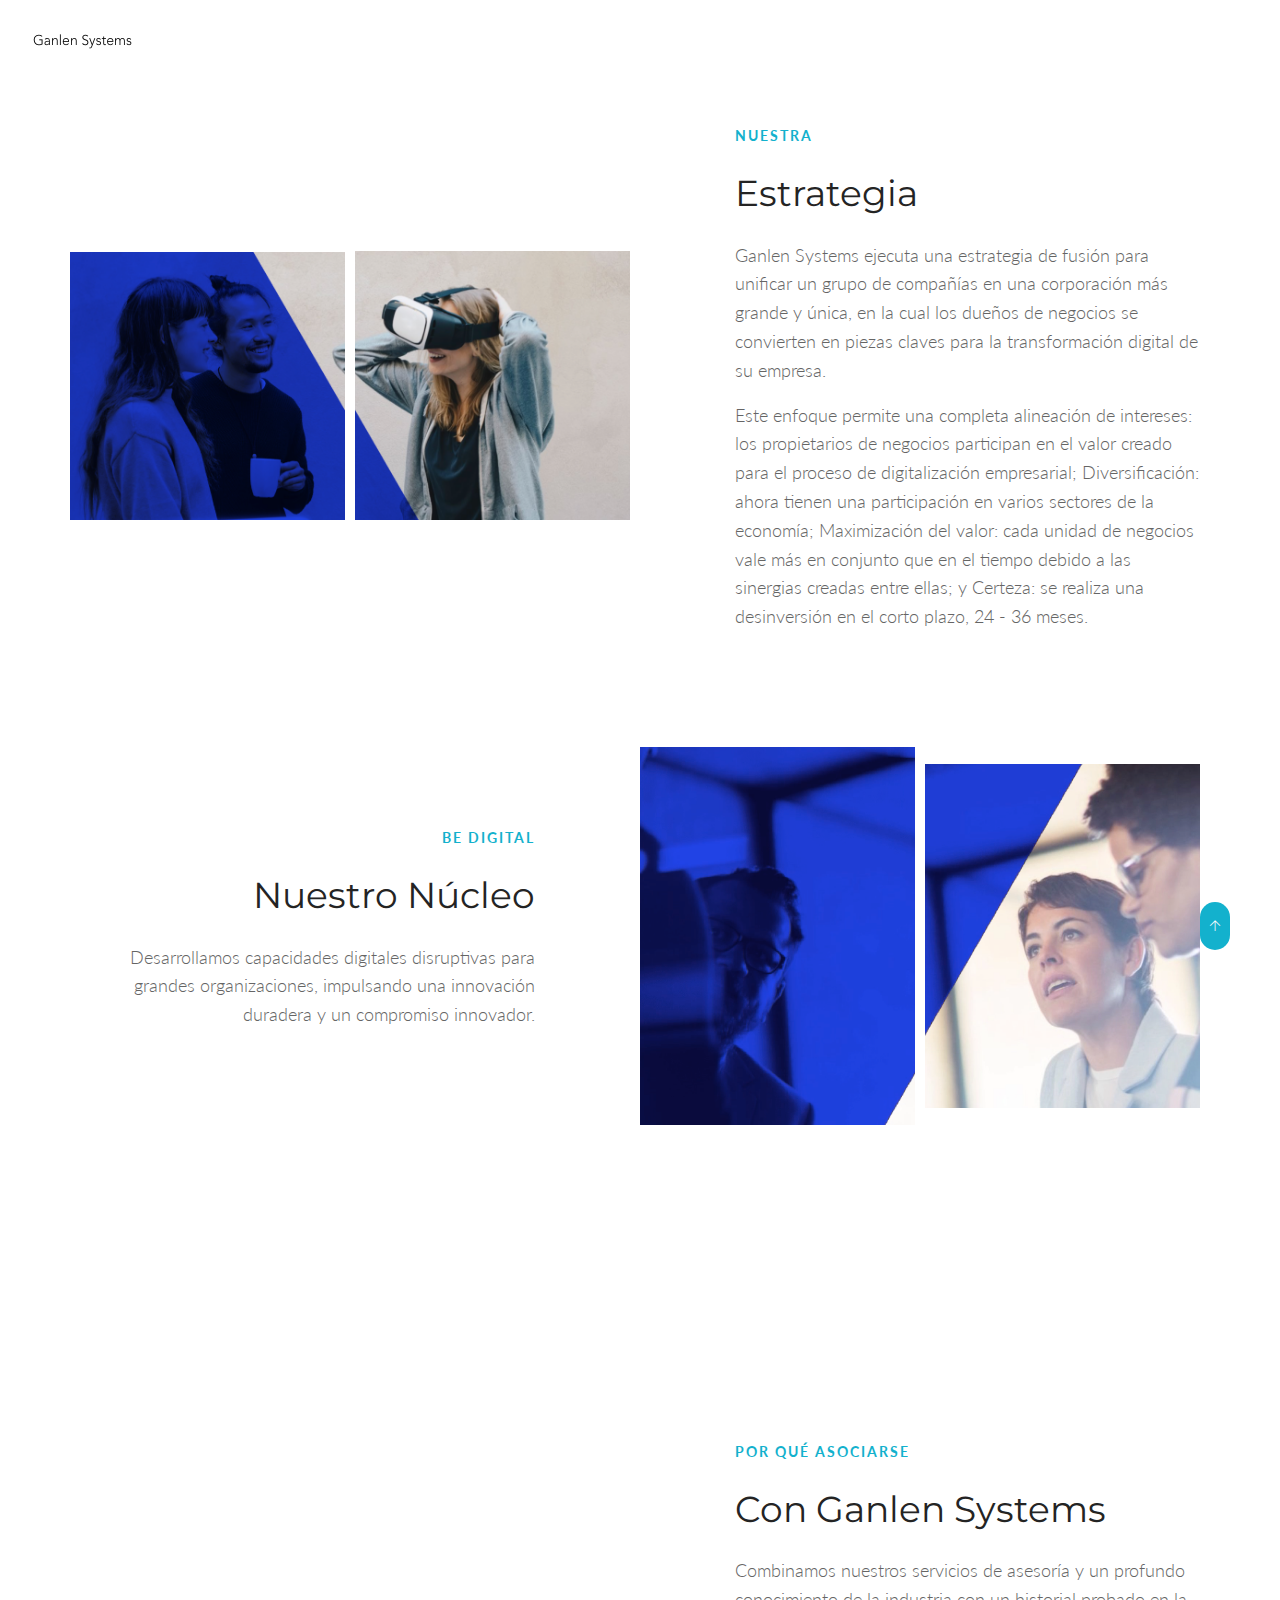
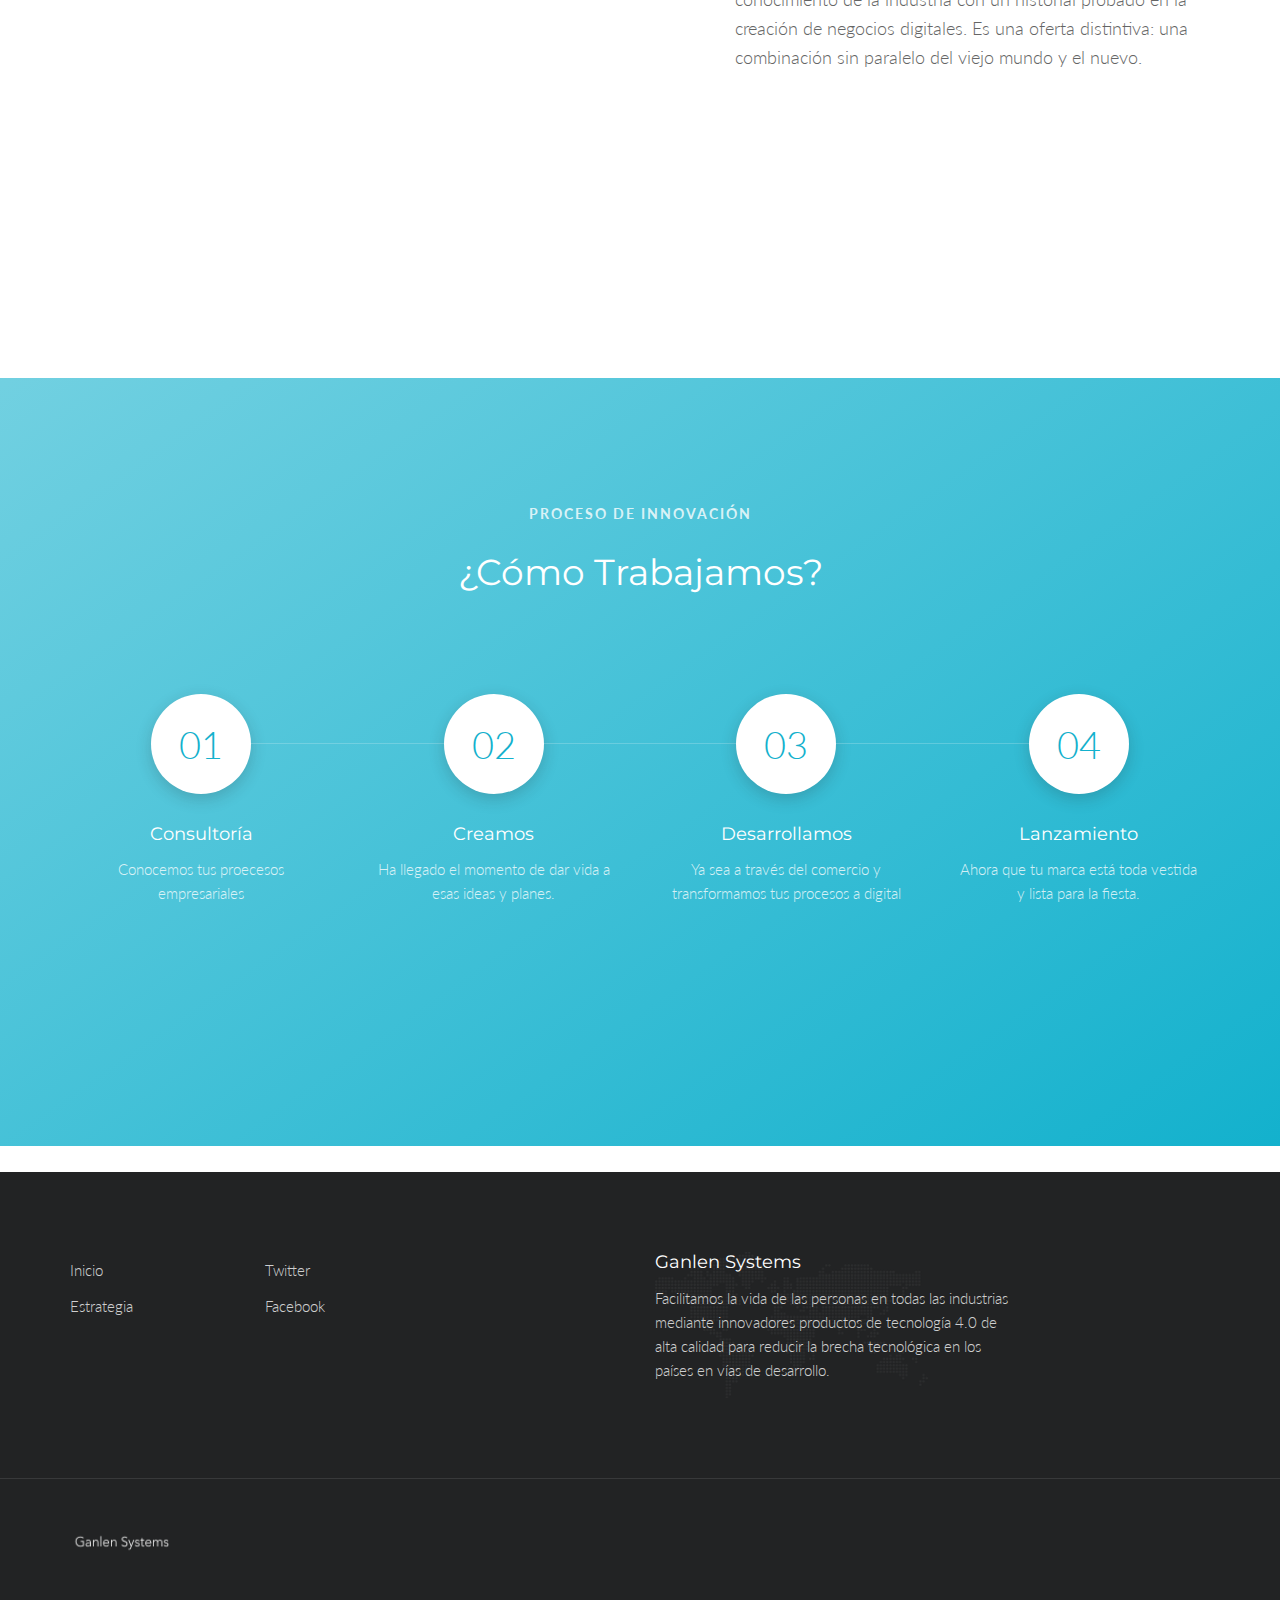
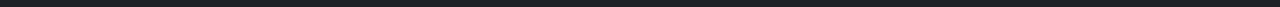
==== commit 01d89433: "Update estrategia.html" ====
--- a/estrategia.html
+++ b/estrategia.html
@@ -2,11 +2,15 @@
 <html lang="en" class="no-js">
     <!-- Comienza Head -->
     <head>
+         <meta name="google-site-verification" content="_1r6peP7GCGLbVRb4kB0Ksm7ZvVlPj6wTdWTQBbpRN0" />
+        <!-- Start of HubSpot Embed Code -->
+        <script type="text/javascript" id="hs-script-loader" async defer src="  //js.hs-scripts.com/4537934.js"></script>
+        <!-- End of HubSpot Embed Code -->
         <!-- Básico -->
         <meta charset="utf-8"/>
         <meta name="viewport" content="width=device-width, initial-scale=1, shrink-to-fit=no">
         <meta http-equiv="x-ua-compatible" content="ie=edge">
-        <title>Nosotros</title>
+        <title>Estrategia</title>
         <meta name="keywords" content="Ganlen Systems" />
         <meta name="description" content="Ganlen Systems">
         <meta name="author" content="Ganlen Systems">
@@ -75,7 +79,8 @@
                          <!-- Menu Lista -->                                
                         <ul class="list-unstyled s-header__nav-menu">
                             <li class="s-header__nav-menu-item"><a class="s-header__nav-menu-link s-header__nav-menu-link-divider" href="index.html">Inicio</a></li>
-                            <li class="s-header__nav-menu-item"><a class="s-header__nav-menu-link s-header__nav-menu-link-divider -is-active" href="estrategia.html">Estratégia</a></li>
+                            <li class="s-header__nav-menu-item"><a class="s-header__nav-menu-link s-header__nav-menu-link-divider -is-active" href="
+                                .html">Estrategia</a></li>
                               <!-- <li class="s-header__nav-menu-item"><a class="s-header__nav-menu-link s-header__nav-menu-link-divider" href="services.html">Servicios</a></li>-->
                               <!-- <li class="s-header__nav-menu-item"><a class="s-header__nav-menu-link s-header__nav-menu-link-divider" href="events.html">Eventos</a></li>
                             <li class="s-header__nav-menu-item"><a class="s-header__nav-menu-link s-header__nav-menu-link-divider" href="faq.html">FAQ</a></li>
@@ -128,7 +133,7 @@
                 <div class="col-sm-1"></div>
                 <div class="col-sm-5 g-hor-centered-row__col">
                     <p class="text-uppercase g-font-size-14--xs g-font-weight--700 g-color--primary g-letter-spacing--2 g-margin-b-25--xs">Nuestra</p>
-                    <h2 class="g-font-size-32--xs g-font-size-36--sm g-margin-b-25--xs"> Estratégia</h2>
+                    <h2 class="g-font-size-32--xs g-font-size-36--sm g-margin-b-25--xs"> Estrategia</h2>
                     <p class="g-font-size-18--sm">Ganlen Systems ejecuta una estrategia de fusión para unificar un grupo de compañías en una corporación más grande y única, en la cual los dueños de negocios se convierten en piezas claves para la transformación digital de su empresa.</p>
                     <p class="g-font-size-18--sm">Este enfoque permite una completa alineación de intereses: los propietarios de negocios participan en el valor creado para el proceso de digitalización empresarial; Diversificación: ahora tienen una participación en varios sectores de la economía; Maximización del valor: cada unidad de negocios vale más en conjunto que en el tiempo debido a las sinergias creadas entre ellas; y Certeza: se realiza una desinversión en el corto plazo, 24 - 36 meses.</p>
                 </div>
@@ -257,7 +262,7 @@
                         <div class="col-sm-2 g-margin-b-20--xs g-margin-b-0--md">
                             <ul class="list-unstyled g-ul-li-tb-5--xs g-margin-b-0--xs">
                                 <li><a class="g-font-size-15--xs g-color--white-opacity" href="index.html">Inicio</a></li>
-                                <li><a class="g-font-size-15--xs g-color--white-opacity" href="estrategia.html">Estratégia</a></li>
+                                <li><a class="g-font-size-15--xs g-color--white-opacity" href="estrategia.html">Estrategia</a></li>
                                <!-- <li><a class="g-font-size-15--xs g-color--white-opacity" href="services.html">Servicios</a></li>
                                 <li><a class="g-font-size-15--xs g-color--white-opacity" href="faq.html">Contácto</a></li>-->
                             </ul>
